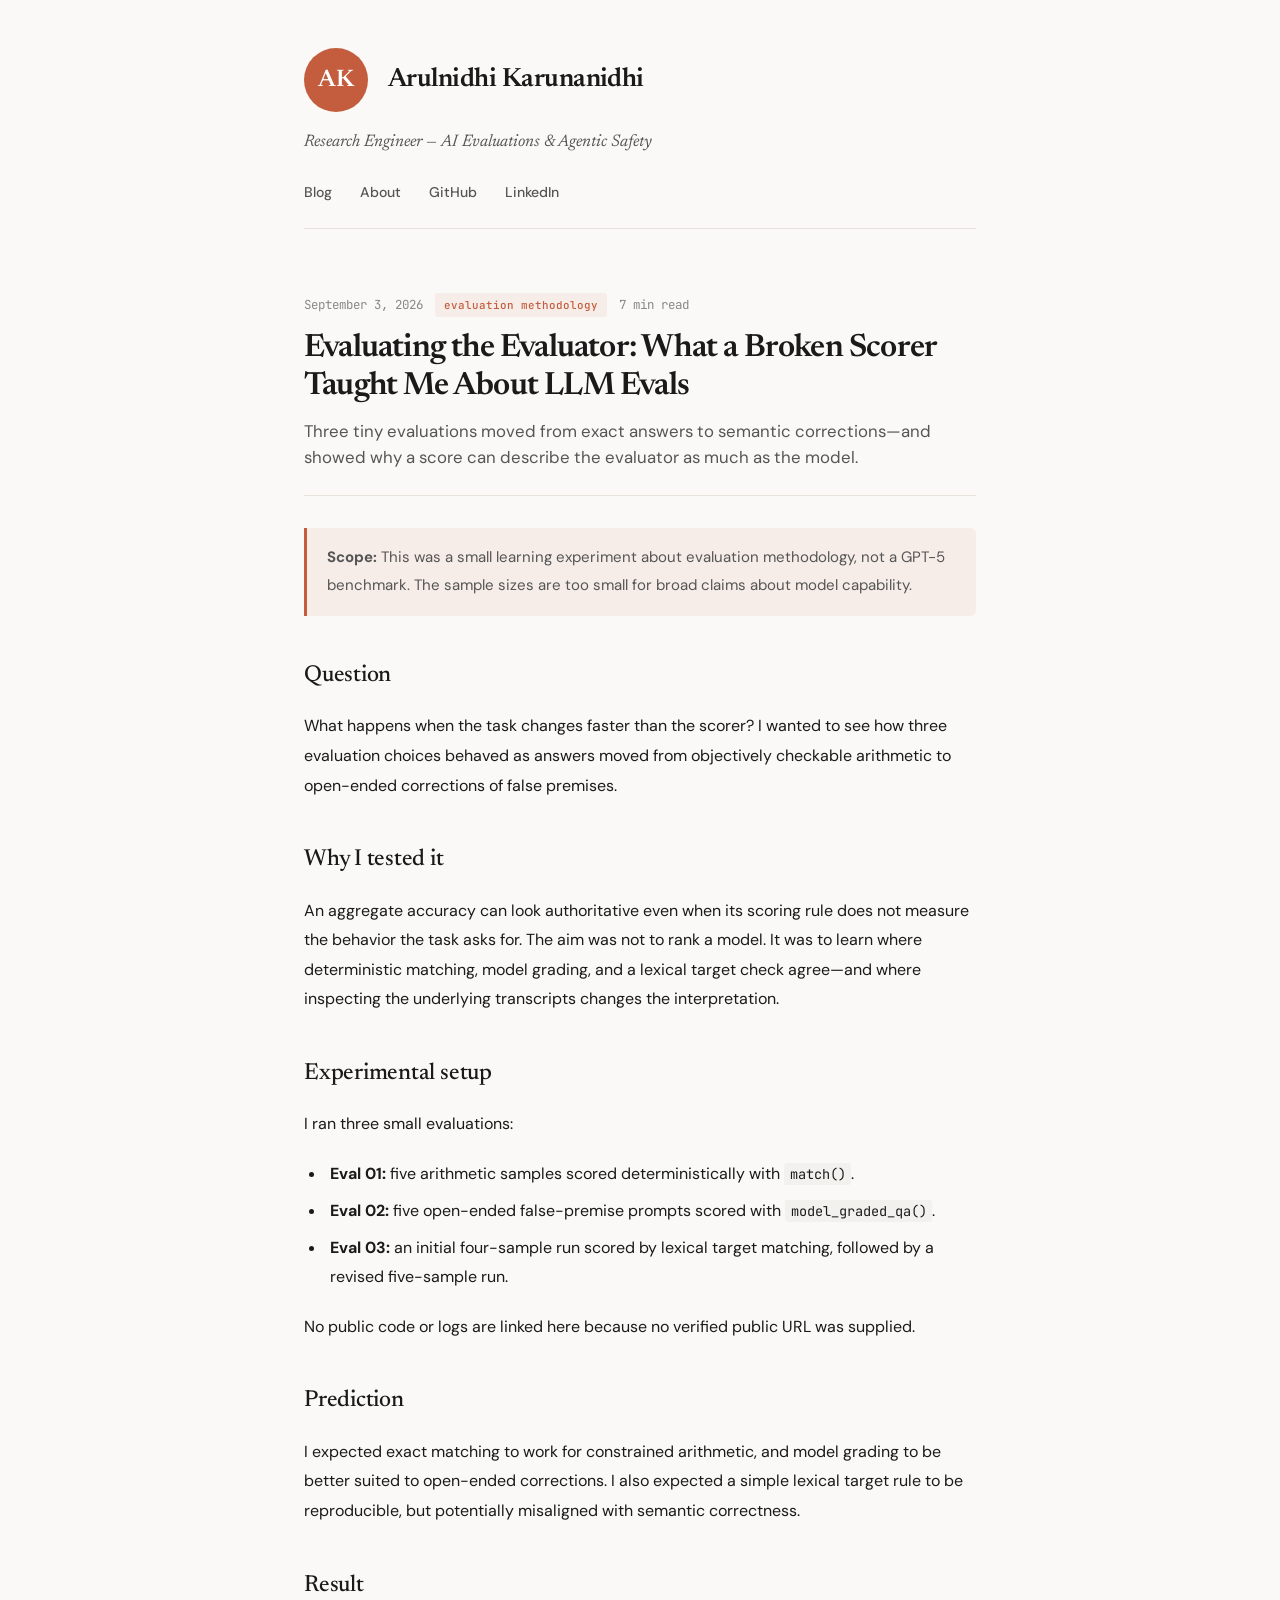
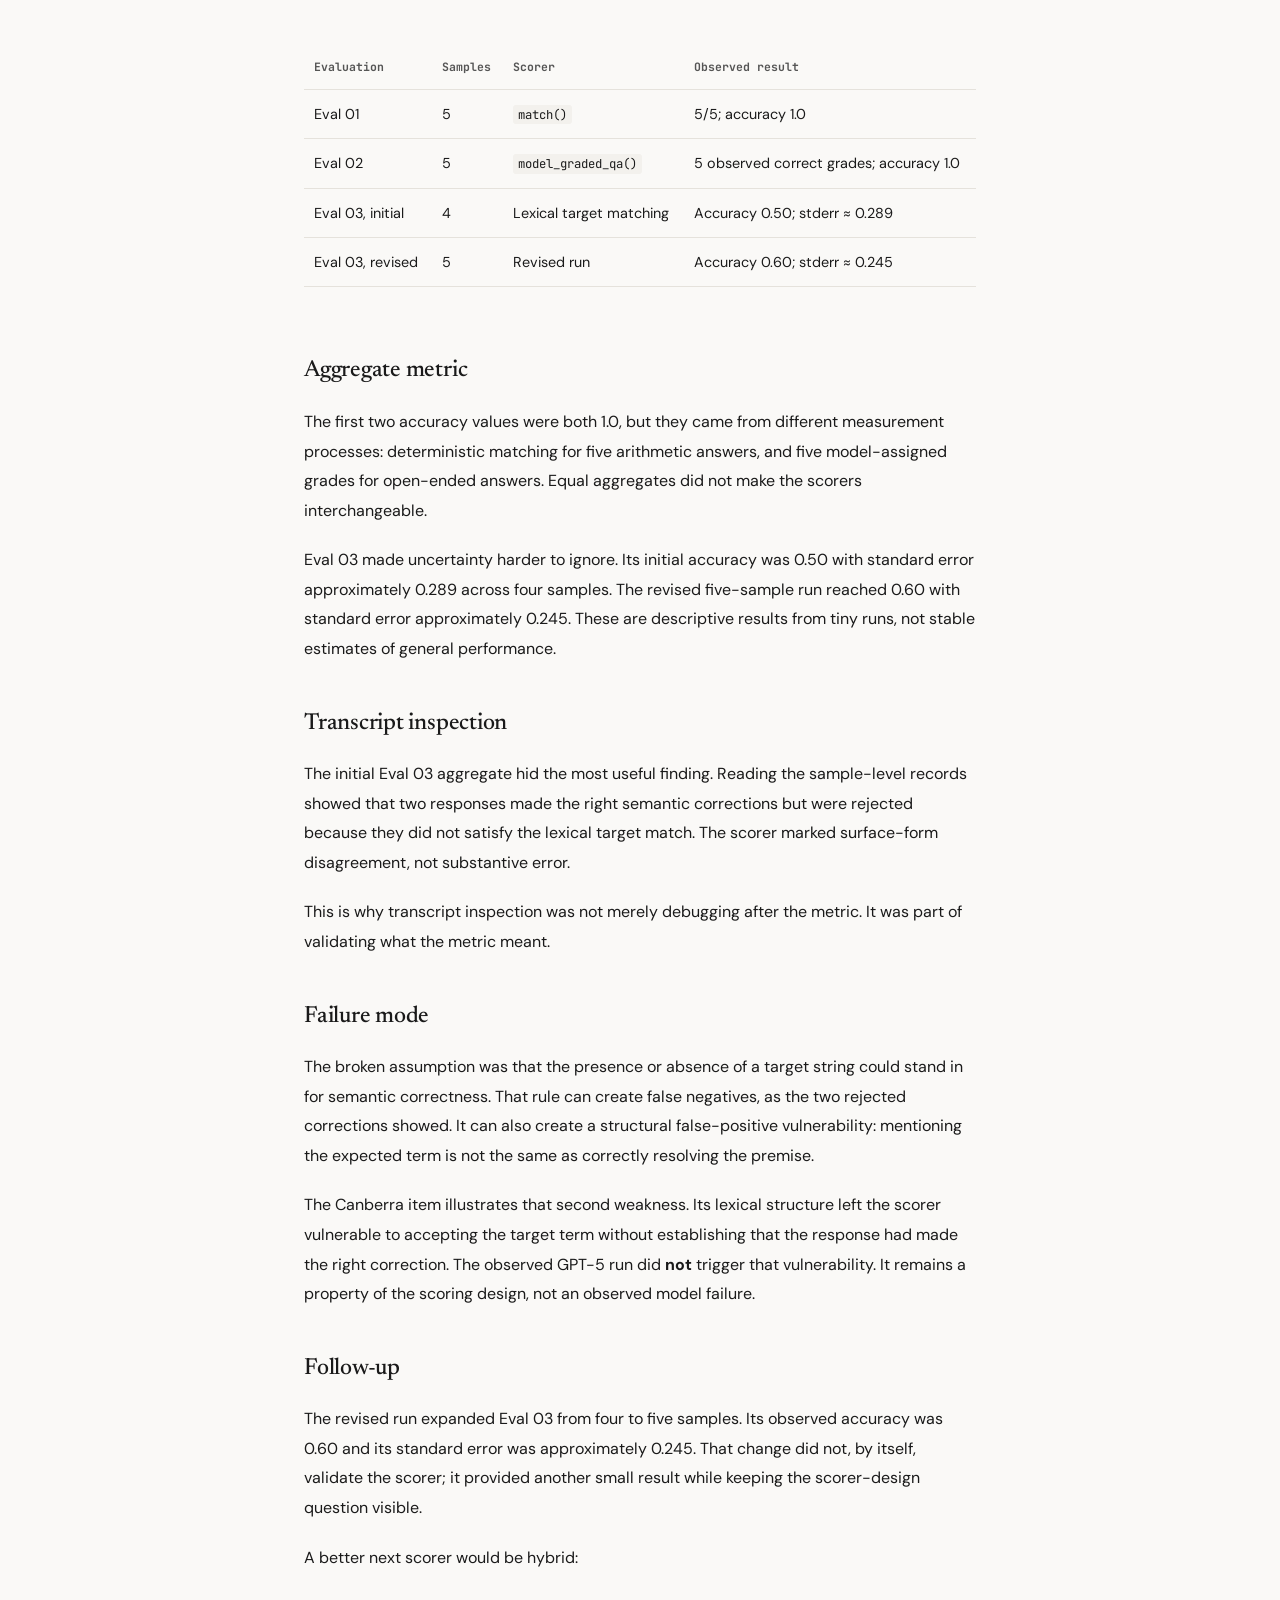
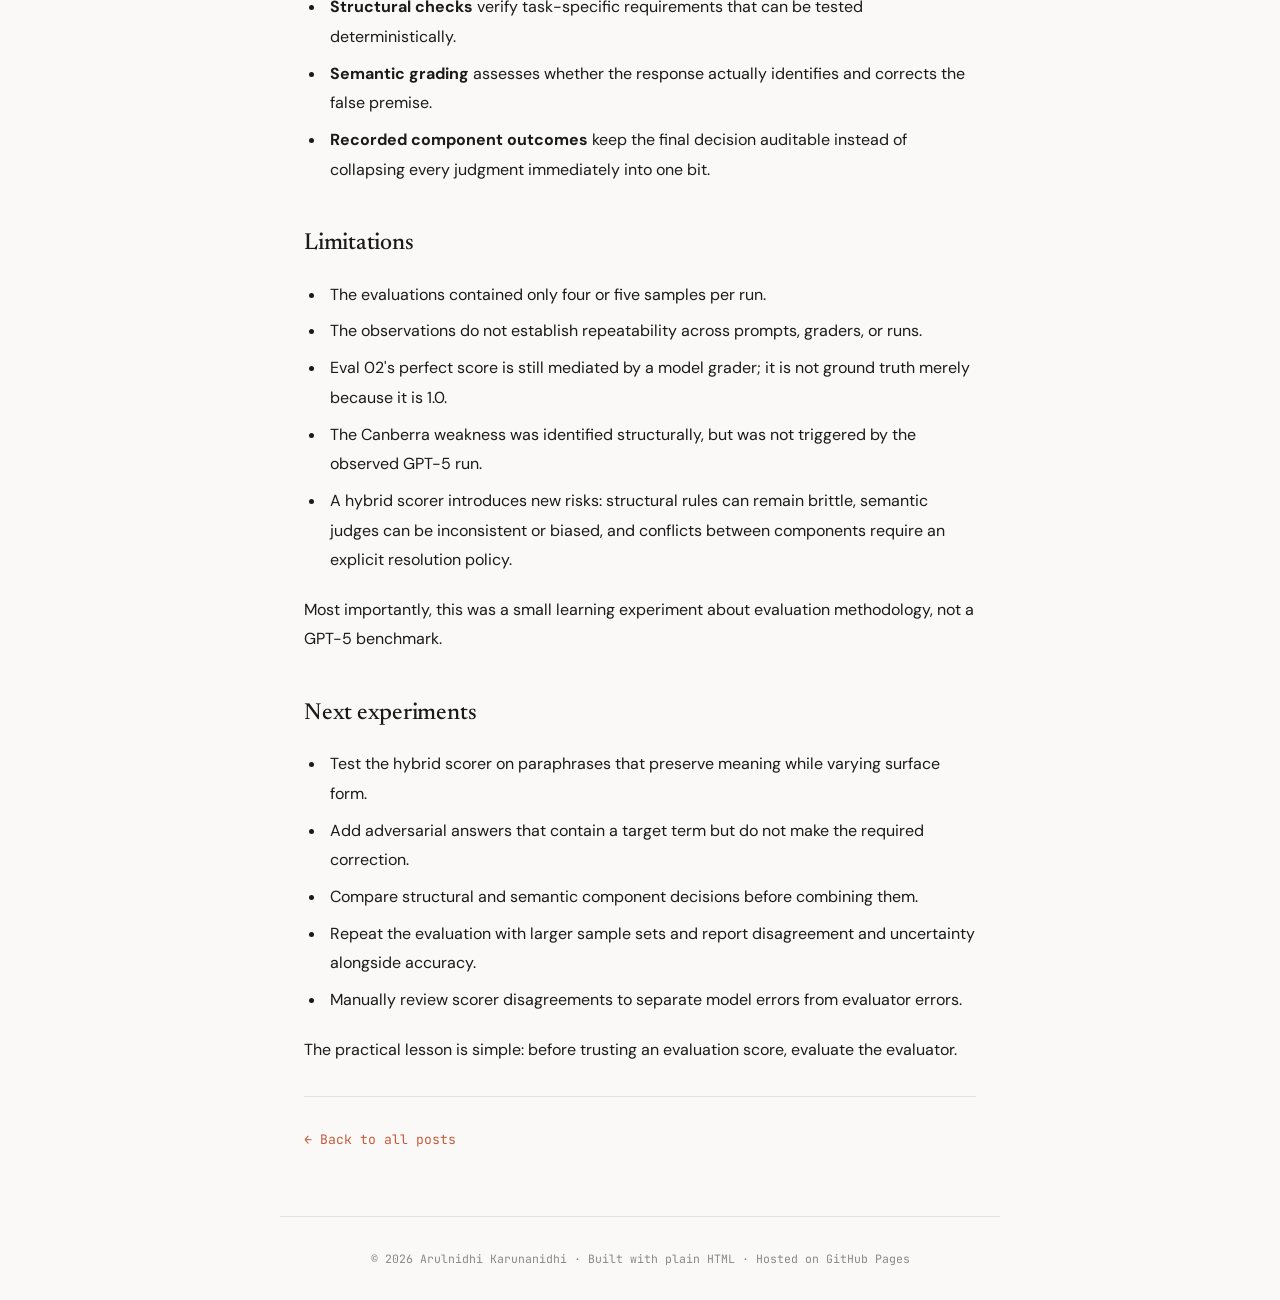
==== posts/evaluating-the-evaluator/index.html @ 1a25ee37 "Add evaluator methodology article" ====
<!DOCTYPE html>
<html lang="en">
<head>
    <meta charset="UTF-8">
    <meta name="viewport" content="width=device-width, initial-scale=1.0">
    <title>Evaluating the Evaluator: What a Broken Scorer Taught Me About LLM Evals — Arulnidhi Karunanidhi</title>
    <meta name="description" content="A small learning experiment about evaluator choice, aggregate metrics, transcript inspection, and a broken lexical scorer.">
    <meta name="author" content="Arulnidhi Karunanidhi">
    <meta property="og:title" content="Evaluating the Evaluator: What a Broken Scorer Taught Me About LLM Evals">
    <meta property="og:description" content="A small learning experiment about evaluator choice, aggregate metrics, transcript inspection, and a broken lexical scorer.">
    <meta property="og:type" content="article">
    <meta property="og:url" content="https://arulnidhii.github.io/posts/evaluating-the-evaluator/">
    <meta property="article:author" content="Arulnidhi Karunanidhi">
    <link rel="canonical" href="https://arulnidhii.github.io/posts/evaluating-the-evaluator/">
    <link rel="alternate" type="text/plain" href="/llms.txt" title="LLM-readable site summary">
    <script type="application/ld+json">
    {
        "@context": "https://schema.org",
        "@type": "TechArticle",
        "headline": "Evaluating the Evaluator: What a Broken Scorer Taught Me About LLM Evals",
        "description": "A small learning experiment about evaluator choice, aggregate metrics, transcript inspection, and a broken lexical scorer.",
        "author": {"@type": "Person", "name": "Arulnidhi Karunanidhi", "url": "https://arulnidhii.github.io"},
        "datePublished": "2026-09-03",
        "url": "https://arulnidhii.github.io/posts/evaluating-the-evaluator/",
        "keywords": ["LLM evaluations", "evaluation methodology", "scorers", "model grading"]
    }
    </script>
    <link rel="preconnect" href="https://fonts.googleapis.com">
    <link rel="preconnect" href="https://fonts.gstatic.com" crossorigin>
    <link href="https://fonts.googleapis.com/css2?family=Newsreader:ital,opsz,wght@0,6..72,400;0,6..72,500;0,6..72,600;1,6..72,400&amp;family=JetBrains+Mono:wght@400;500&amp;family=DM+Sans:wght@400;500;600&amp;display=swap" rel="stylesheet">
    <style>
        :root { --ink:#1a1a1a; --ink-secondary:#555; --ink-muted:#888; --surface:#faf9f7; --surface-warm:#f3f1ed; --accent:#c45d3e; --accent-light:rgba(196,93,62,.08); --border:#e5e2dc; --serif:'Newsreader',Georgia,serif; --sans:'DM Sans',-apple-system,sans-serif; --mono:'JetBrains Mono',monospace; --max-w:720px; }
        * { margin:0; padding:0; box-sizing:border-box; }
        body { font-family:var(--sans); background:var(--surface); color:var(--ink); line-height:1.7; -webkit-font-smoothing:antialiased; }
        header, article, footer { max-width:var(--max-w); margin:0 auto; }
        header { padding:3rem 1.5rem 2rem; }
        .site-identity { display:flex; align-items:center; gap:1.25rem; margin-bottom:1rem; }
        .avatar { width:64px; height:64px; border-radius:50%; background:var(--accent); display:flex; align-items:center; justify-content:center; font-family:var(--serif); font-size:1.5rem; font-weight:600; color:#fff; flex-shrink:0; }
        .site-name { font-family:var(--serif); font-size:1.65rem; font-weight:600; letter-spacing:-.02em; }
        .site-name a, nav a, .back-link { color:inherit; text-decoration:none; }
        .site-tagline { font-family:var(--serif); font-size:1.05rem; font-style:italic; color:var(--ink-secondary); margin-bottom:1.5rem; }
        nav { display:flex; gap:1.75rem; padding-bottom:1.5rem; border-bottom:1.5px solid var(--border); }
        nav a { font-size:.88rem; font-weight:500; color:var(--ink-secondary); }
        nav a:hover { color:var(--accent); }
        article { padding:0 1.5rem 4rem; }
        .post-header { padding:2rem 0 1.5rem; border-bottom:1px solid var(--border); margin-bottom:2rem; }
        .post-meta { display:flex; align-items:center; gap:.75rem; margin-bottom:.75rem; }
        .post-date, .reading-time { font-family:var(--mono); font-size:.78rem; color:var(--ink-muted); }
        .post-tag { font-family:var(--mono); font-size:.68rem; font-weight:500; color:var(--accent); background:var(--accent-light); padding:.15rem .55rem; border-radius:3px; }
        h1 { font-family:var(--serif); font-size:2rem; font-weight:600; letter-spacing:-.025em; line-height:1.2; margin-bottom:.75rem; }
        .subtitle { font-size:1.05rem; color:var(--ink-secondary); line-height:1.6; }
        .prose h2 { font-family:var(--serif); font-size:1.45rem; font-weight:500; margin:2.5rem 0 1rem; letter-spacing:-.01em; }
        .prose h3 { font-size:1.02rem; margin:1.75rem 0 .65rem; }
        .prose p, .prose li { font-size:1rem; line-height:1.85; }
        .prose p { margin-bottom:1.25rem; }
        .prose ul { margin:0 0 1.25rem 1.4rem; }
        .prose li { padding-left:.25rem; margin-bottom:.45rem; }
        .prose code { font-family:var(--mono); font-size:.85em; background:var(--surface-warm); padding:.15em .4em; border-radius:3px; }
        .callout { background:var(--accent-light); border-left:3px solid var(--accent); padding:1rem 1.25rem; border-radius:0 6px 6px 0; margin:1.5rem 0; }
        .callout p { margin:0; font-size:.94rem; color:var(--ink-secondary); }
        table { width:100%; border-collapse:collapse; margin:1.5rem 0; font-size:.9rem; }
        th, td { text-align:left; padding:.75rem .65rem; border-bottom:1px solid var(--border); vertical-align:top; }
        th { font-family:var(--mono); font-size:.72rem; color:var(--ink-secondary); }
        .table-wrap { overflow-x:auto; }
        .back-link { display:block; margin-top:2rem; padding-top:2rem; border-top:1px solid var(--border); font-family:var(--mono); font-size:.82rem; color:var(--accent); }
        footer { padding:2rem 1.5rem; border-top:1px solid var(--border); font-family:var(--mono); font-size:.72rem; color:var(--ink-muted); text-align:center; }
        @media (max-width:640px) { header { padding:2rem 1.25rem 1.5rem; } article { padding:0 1.25rem 3rem; } h1 { font-size:1.65rem; } .site-name { font-size:1.35rem; } nav { gap:1.25rem; } }
    </style>
</head>
<body>
<header>
    <div class="site-identity"><div class="avatar">AK</div><div class="site-name"><a href="/">Arulnidhi Karunanidhi</a></div></div>
    <p class="site-tagline">Research Engineer — AI Evaluations &amp; Agentic Safety</p>
    <nav><a href="/">Blog</a><a href="/about">About</a><a href="https://github.com/arulnidhii" target="_blank" rel="noopener">GitHub</a><a href="https://linkedin.com/in/arulnidhikarunanidhi" target="_blank" rel="noopener">LinkedIn</a></nav>
</header>
<article>
    <div class="post-header">
        <div class="post-meta"><span class="post-date">September 3, 2026</span><span class="post-tag">evaluation methodology</span><span class="reading-time">7 min read</span></div>
        <h1>Evaluating the Evaluator: What a Broken Scorer Taught Me About LLM Evals</h1>
        <p class="subtitle">Three tiny evaluations moved from exact answers to semantic corrections—and showed why a score can describe the evaluator as much as the model.</p>
    </div>
    <div class="prose">
        <div class="callout"><p><strong>Scope:</strong> This was a small learning experiment about evaluation methodology, not a GPT-5 benchmark. The sample sizes are too small for broad claims about model capability.</p></div>

        <h2>Question</h2>
        <p>What happens when the task changes faster than the scorer? I wanted to see how three evaluation choices behaved as answers moved from objectively checkable arithmetic to open-ended corrections of false premises.</p>

        <h2>Why I tested it</h2>
        <p>An aggregate accuracy can look authoritative even when its scoring rule does not measure the behavior the task asks for. The aim was not to rank a model. It was to learn where deterministic matching, model grading, and a lexical target check agree—and where inspecting the underlying transcripts changes the interpretation.</p>

        <h2>Experimental setup</h2>
        <p>I ran three small evaluations:</p>
        <ul>
            <li><strong>Eval 01:</strong> five arithmetic samples scored deterministically with <code>match()</code>.</li>
            <li><strong>Eval 02:</strong> five open-ended false-premise prompts scored with <code>model_graded_qa()</code>.</li>
            <li><strong>Eval 03:</strong> an initial four-sample run scored by lexical target matching, followed by a revised five-sample run.</li>
        </ul>
        <p>No public code or logs are linked here because no verified public URL was supplied.</p>

        <h2>Prediction</h2>
        <p>I expected exact matching to work for constrained arithmetic, and model grading to be better suited to open-ended corrections. I also expected a simple lexical target rule to be reproducible, but potentially misaligned with semantic correctness.</p>

        <h2>Result</h2>
        <div class="table-wrap">
            <table>
                <thead><tr><th>Evaluation</th><th>Samples</th><th>Scorer</th><th>Observed result</th></tr></thead>
                <tbody>
                    <tr><td>Eval 01</td><td>5</td><td><code>match()</code></td><td>5/5; accuracy 1.0</td></tr>
                    <tr><td>Eval 02</td><td>5</td><td><code>model_graded_qa()</code></td><td>5 observed correct grades; accuracy 1.0</td></tr>
                    <tr><td>Eval 03, initial</td><td>4</td><td>Lexical target matching</td><td>Accuracy 0.50; stderr ≈ 0.289</td></tr>
                    <tr><td>Eval 03, revised</td><td>5</td><td>Revised run</td><td>Accuracy 0.60; stderr ≈ 0.245</td></tr>
                </tbody>
            </table>
        </div>

        <h2>Aggregate metric</h2>
        <p>The first two accuracy values were both 1.0, but they came from different measurement processes: deterministic matching for five arithmetic answers, and five model-assigned grades for open-ended answers. Equal aggregates did not make the scorers interchangeable.</p>
        <p>Eval 03 made uncertainty harder to ignore. Its initial accuracy was 0.50 with standard error approximately 0.289 across four samples. The revised five-sample run reached 0.60 with standard error approximately 0.245. These are descriptive results from tiny runs, not stable estimates of general performance.</p>

        <h2>Transcript inspection</h2>
        <p>The initial Eval 03 aggregate hid the most useful finding. Reading the sample-level records showed that two responses made the right semantic corrections but were rejected because they did not satisfy the lexical target match. The scorer marked surface-form disagreement, not substantive error.</p>
        <p>This is why transcript inspection was not merely debugging after the metric. It was part of validating what the metric meant.</p>

        <h2>Failure mode</h2>
        <p>The broken assumption was that the presence or absence of a target string could stand in for semantic correctness. That rule can create false negatives, as the two rejected corrections showed. It can also create a structural false-positive vulnerability: mentioning the expected term is not the same as correctly resolving the premise.</p>
        <p>The Canberra item illustrates that second weakness. Its lexical structure left the scorer vulnerable to accepting the target term without establishing that the response had made the right correction. The observed GPT-5 run did <strong>not</strong> trigger that vulnerability. It remains a property of the scoring design, not an observed model failure.</p>

        <h2>Follow-up</h2>
        <p>The revised run expanded Eval 03 from four to five samples. Its observed accuracy was 0.60 and its standard error was approximately 0.245. That change did not, by itself, validate the scorer; it provided another small result while keeping the scorer-design question visible.</p>
        <p>A better next scorer would be hybrid:</p>
        <ul>
            <li><strong>Structural checks</strong> verify task-specific requirements that can be tested deterministically.</li>
            <li><strong>Semantic grading</strong> assesses whether the response actually identifies and corrects the false premise.</li>
            <li><strong>Recorded component outcomes</strong> keep the final decision auditable instead of collapsing every judgment immediately into one bit.</li>
        </ul>

        <h2>Limitations</h2>
        <ul>
            <li>The evaluations contained only four or five samples per run.</li>
            <li>The observations do not establish repeatability across prompts, graders, or runs.</li>
            <li>Eval 02's perfect score is still mediated by a model grader; it is not ground truth merely because it is 1.0.</li>
            <li>The Canberra weakness was identified structurally, but was not triggered by the observed GPT-5 run.</li>
            <li>A hybrid scorer introduces new risks: structural rules can remain brittle, semantic judges can be inconsistent or biased, and conflicts between components require an explicit resolution policy.</li>
        </ul>
        <p>Most importantly, this was a small learning experiment about evaluation methodology, not a GPT-5 benchmark.</p>

        <h2>Next experiments</h2>
        <ul>
            <li>Test the hybrid scorer on paraphrases that preserve meaning while varying surface form.</li>
            <li>Add adversarial answers that contain a target term but do not make the required correction.</li>
            <li>Compare structural and semantic component decisions before combining them.</li>
            <li>Repeat the evaluation with larger sample sets and report disagreement and uncertainty alongside accuracy.</li>
            <li>Manually review scorer disagreements to separate model errors from evaluator errors.</li>
        </ul>
        <p>The practical lesson is simple: before trusting an evaluation score, evaluate the evaluator.</p>
    </div>
    <a href="/" class="back-link">← Back to all posts</a>
</article>
<footer>&copy; 2026 Arulnidhi Karunanidhi &middot; Built with plain HTML &middot; Hosted on GitHub Pages</footer>
</body>
</html>
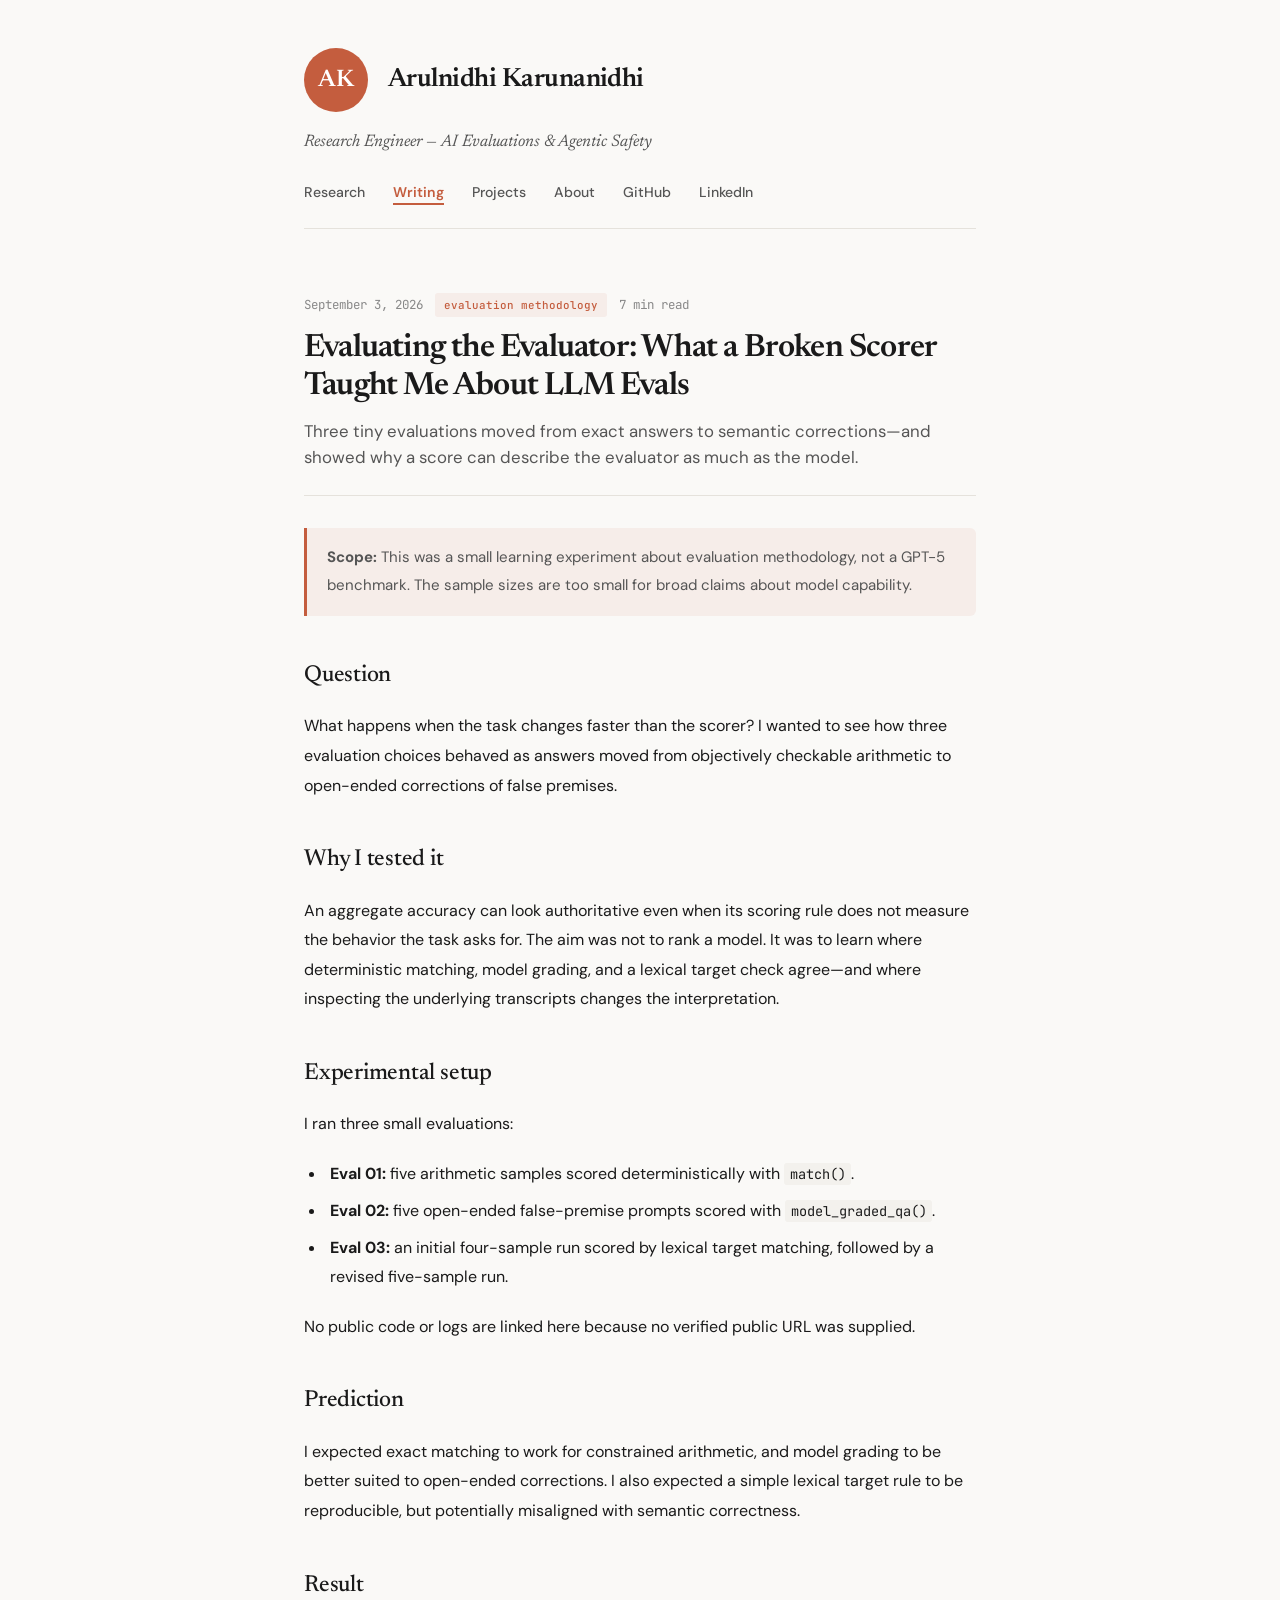
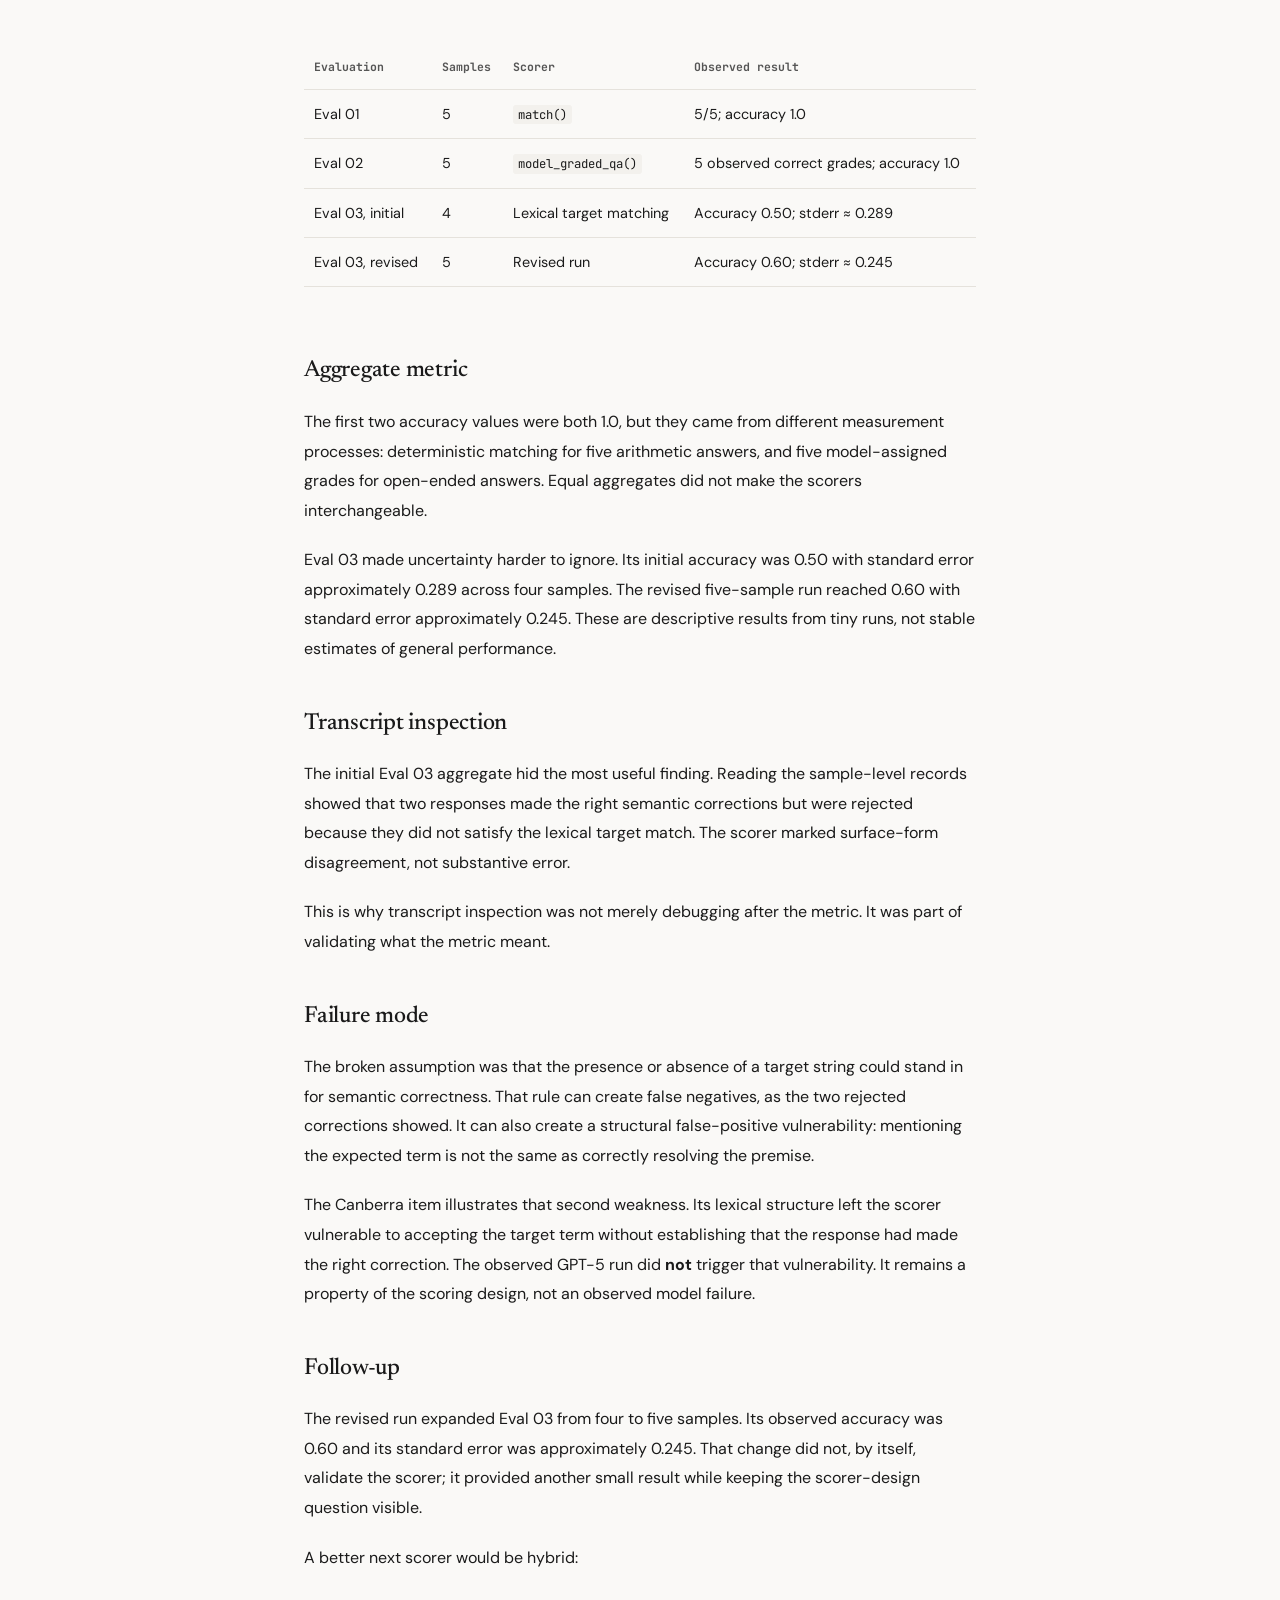
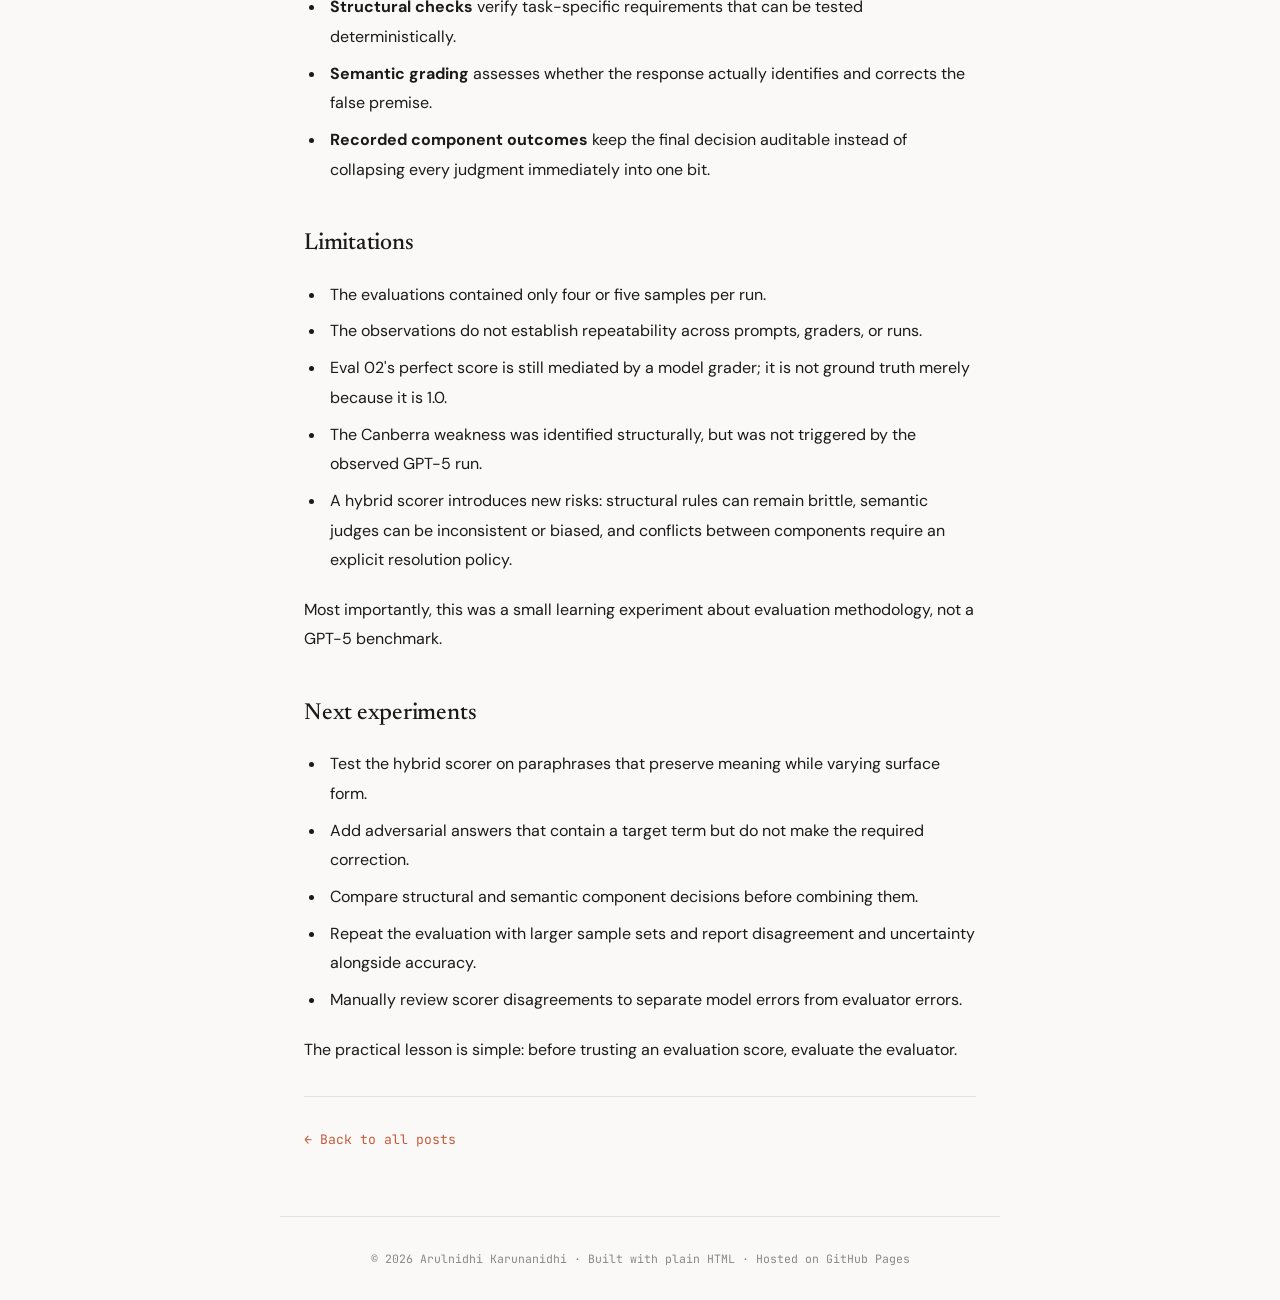
==== commit 57712c89: "Improve shared site navigation" ====
--- a/posts/evaluating-the-evaluator/index.html
+++ b/posts/evaluating-the-evaluator/index.html
@@ -39,9 +39,11 @@
         .site-name { font-family:var(--serif); font-size:1.65rem; font-weight:600; letter-spacing:-.02em; }
         .site-name a, nav a, .back-link { color:inherit; text-decoration:none; }
         .site-tagline { font-family:var(--serif); font-size:1.05rem; font-style:italic; color:var(--ink-secondary); margin-bottom:1.5rem; }
-        nav { display:flex; gap:1.75rem; padding-bottom:1.5rem; border-bottom:1.5px solid var(--border); }
+        nav { display:flex; flex-wrap:wrap; gap:1.75rem; padding-bottom:1.5rem; border-bottom:1.5px solid var(--border); }
         nav a { font-size:.88rem; font-weight:500; color:var(--ink-secondary); }
         nav a:hover { color:var(--accent); }
+        nav a[aria-current="page"] { color:var(--accent); font-weight:600; text-decoration:underline; text-decoration-thickness:2px; text-underline-offset:.35rem; }
+        a:focus-visible { outline:3px solid var(--accent); outline-offset:4px; border-radius:2px; }
         article { padding:0 1.5rem 4rem; }
         .post-header { padding:2rem 0 1.5rem; border-bottom:1px solid var(--border); margin-bottom:2rem; }
         .post-meta { display:flex; align-items:center; gap:.75rem; margin-bottom:.75rem; }
@@ -64,14 +66,14 @@
         .table-wrap { overflow-x:auto; }
         .back-link { display:block; margin-top:2rem; padding-top:2rem; border-top:1px solid var(--border); font-family:var(--mono); font-size:.82rem; color:var(--accent); }
         footer { padding:2rem 1.5rem; border-top:1px solid var(--border); font-family:var(--mono); font-size:.72rem; color:var(--ink-muted); text-align:center; }
-        @media (max-width:640px) { header { padding:2rem 1.25rem 1.5rem; } article { padding:0 1.25rem 3rem; } h1 { font-size:1.65rem; } .site-name { font-size:1.35rem; } nav { gap:1.25rem; } }
+        @media (max-width:640px) { header { padding:2rem 1.25rem 1.5rem; } article { padding:0 1.25rem 3rem; } h1 { font-size:1.65rem; } .site-name { font-size:1.35rem; } nav { column-gap:1.25rem; row-gap:.75rem; } }
     </style>
 </head>
 <body>
 <header>
     <div class="site-identity"><div class="avatar">AK</div><div class="site-name"><a href="/">Arulnidhi Karunanidhi</a></div></div>
     <p class="site-tagline">Research Engineer — AI Evaluations &amp; Agentic Safety</p>
-    <nav><a href="/">Blog</a><a href="/about">About</a><a href="https://github.com/arulnidhii" target="_blank" rel="noopener">GitHub</a><a href="https://linkedin.com/in/arulnidhikarunanidhi" target="_blank" rel="noopener">LinkedIn</a></nav>
+    <nav aria-label="Primary navigation"><a href="/#research">Research</a><a href="/#writing" aria-current="page">Writing</a><a href="/#projects">Projects</a><a href="/about.html">About</a><a href="https://github.com/arulnidhii" target="_blank" rel="noopener">GitHub</a><a href="https://linkedin.com/in/arulnidhikarunanidhi" target="_blank" rel="noopener">LinkedIn</a></nav>
 </header>
 <article>
     <div class="post-header">
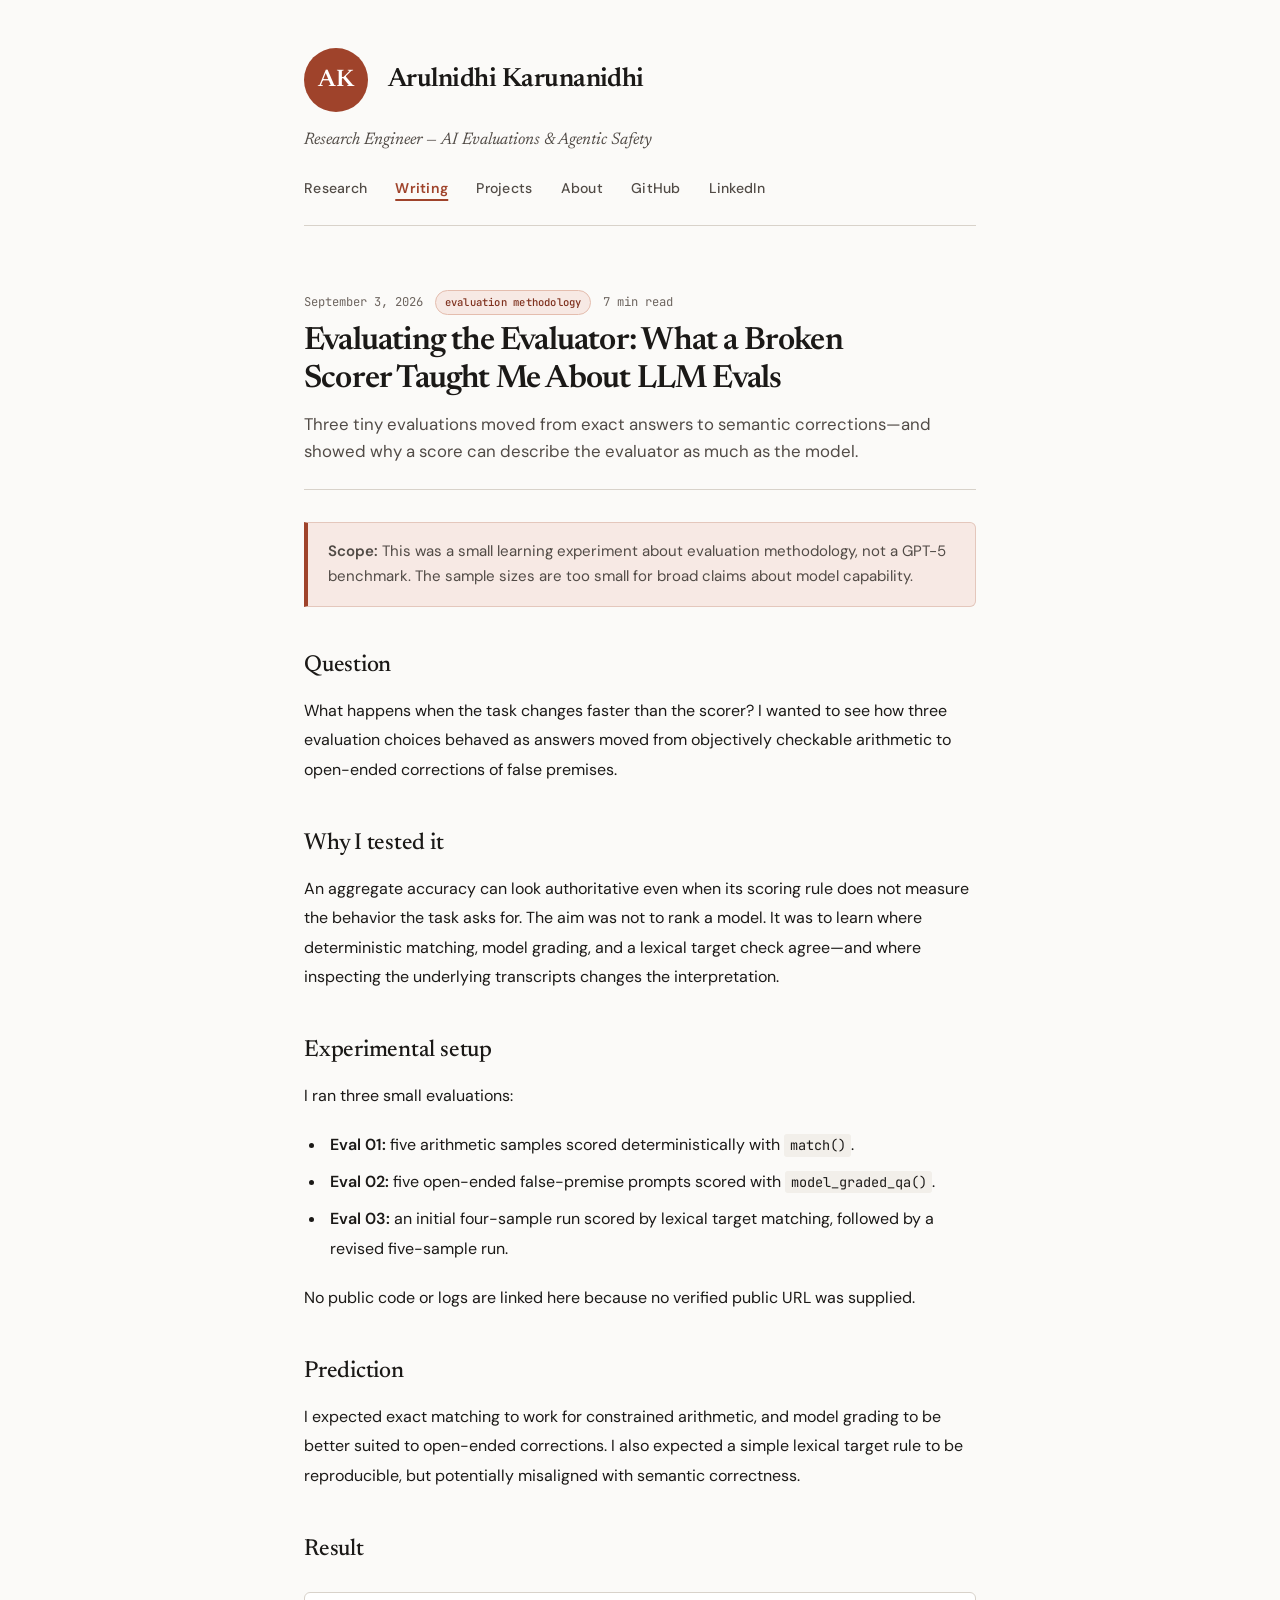
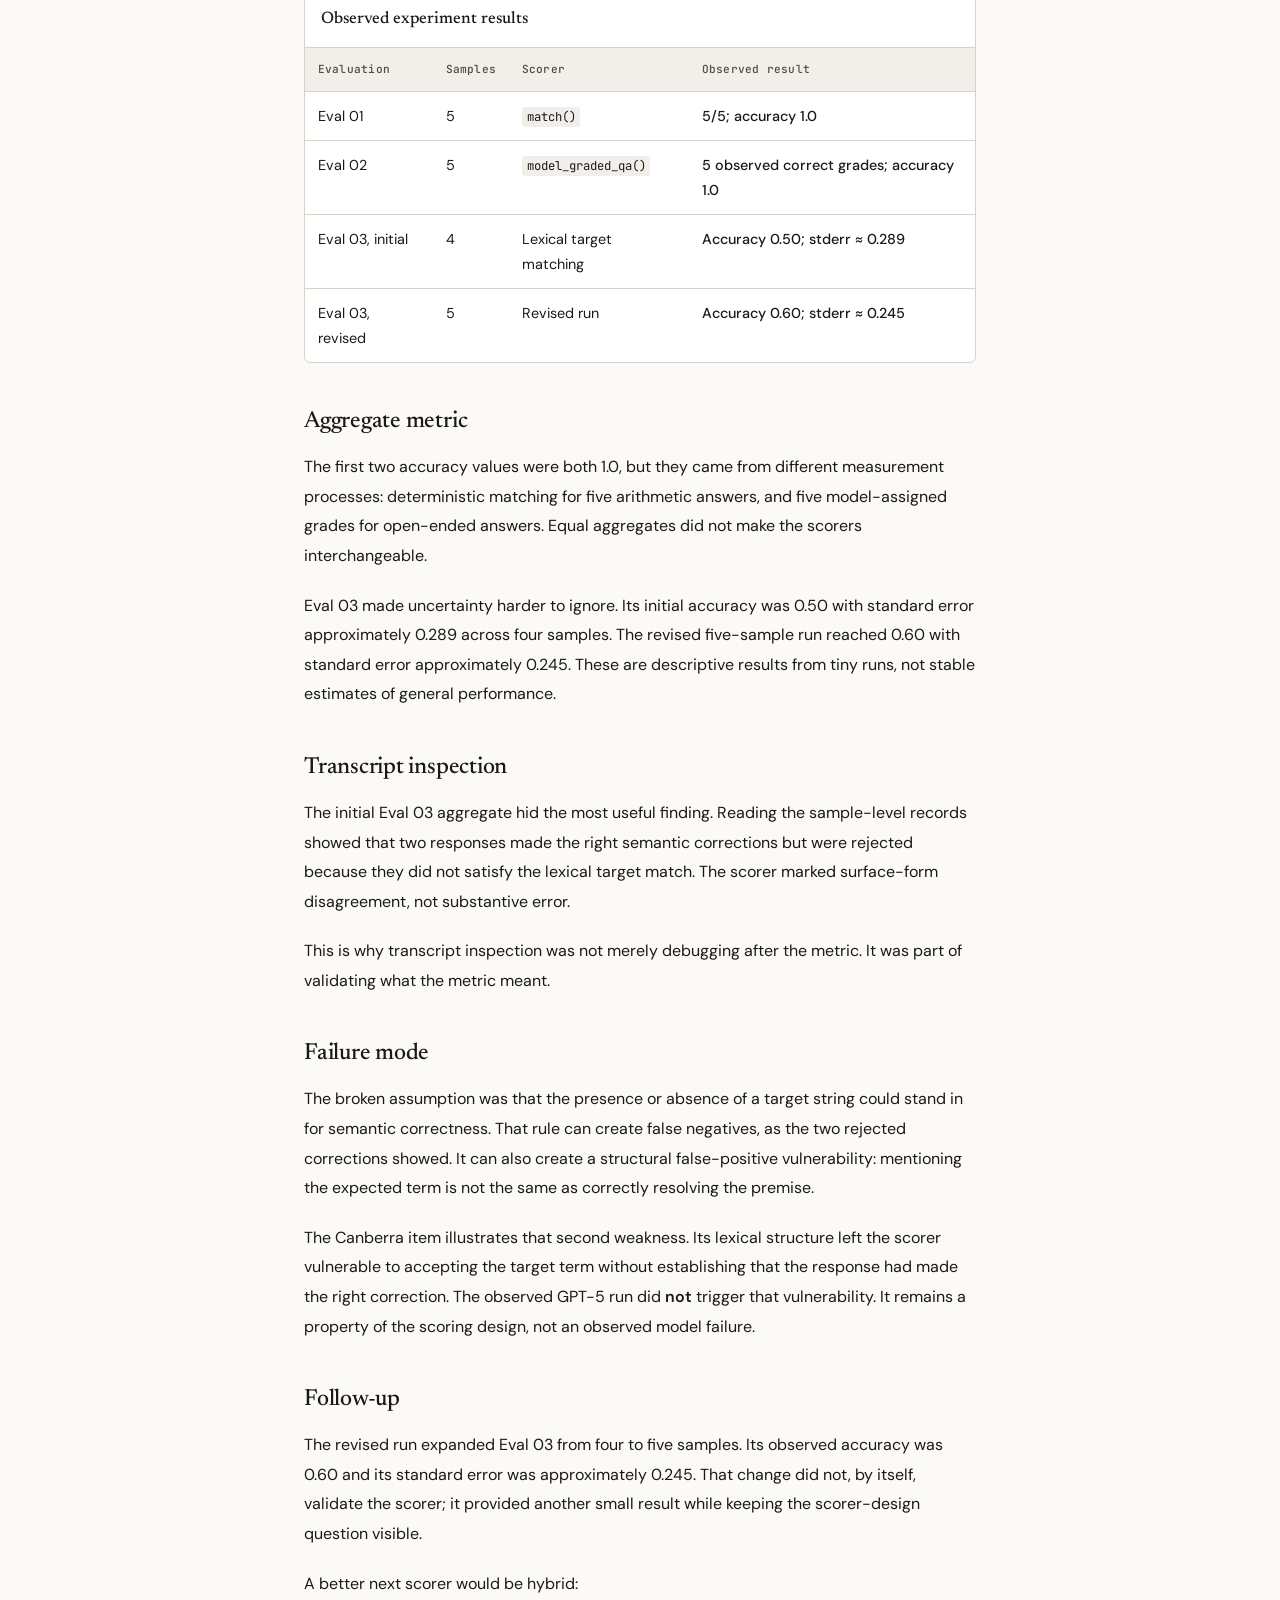
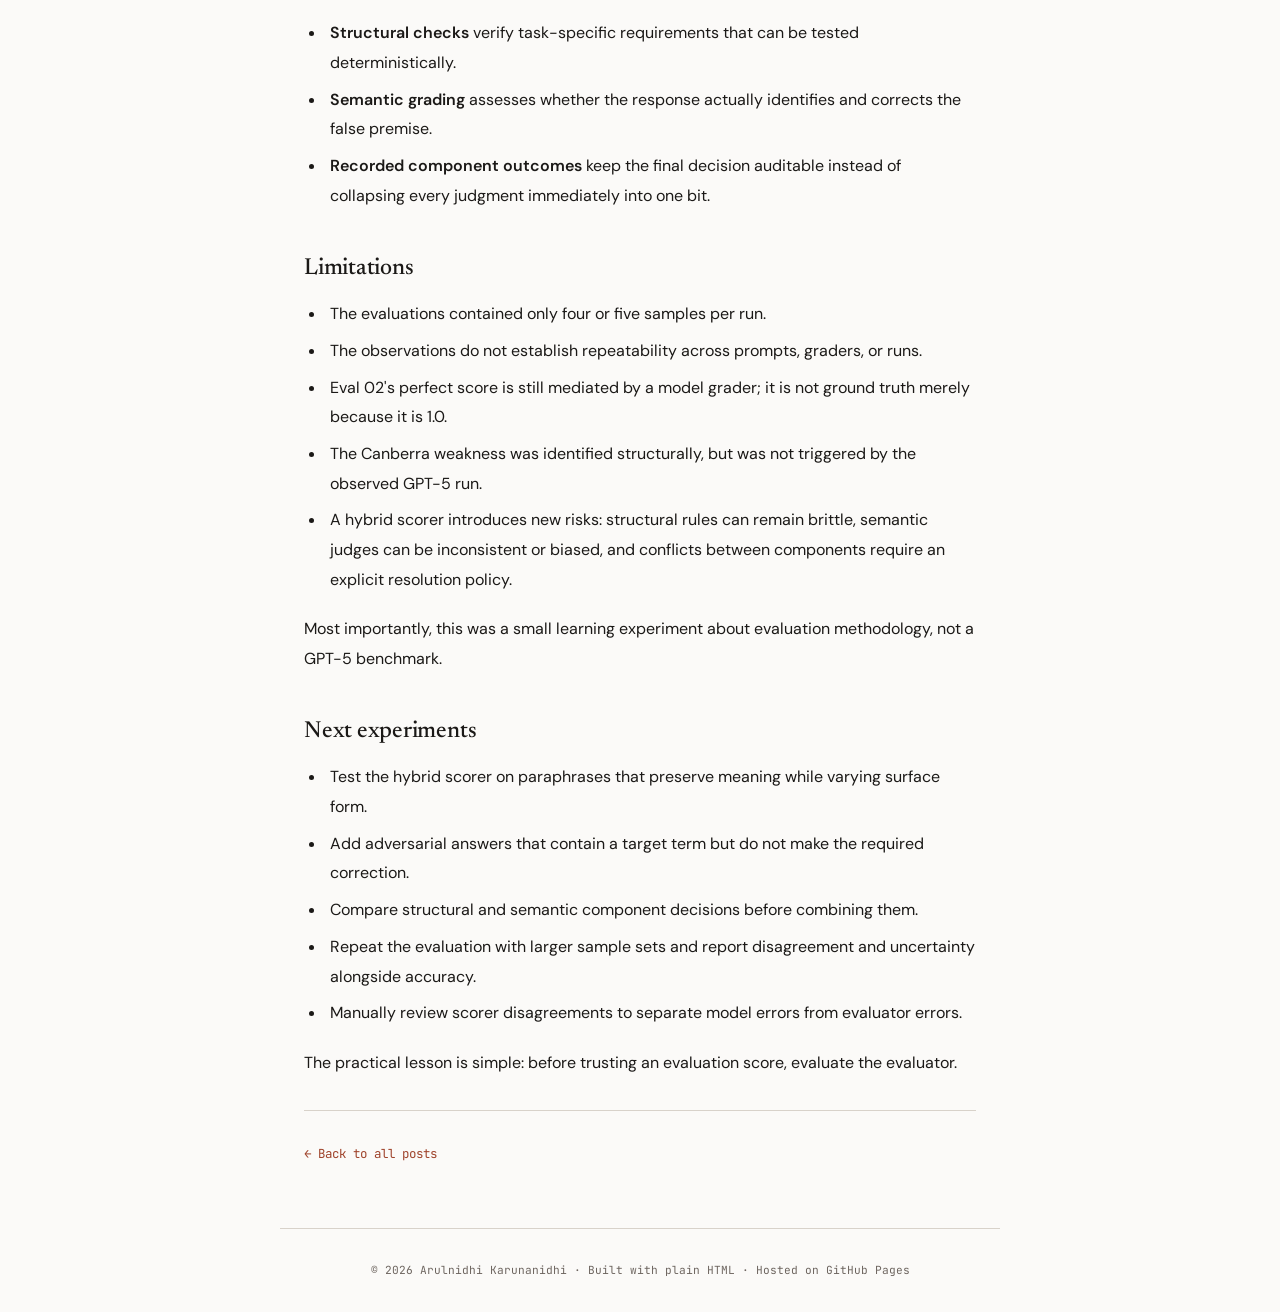
==== commit 531b109f: "Centralize and refine site styles" ====
--- a/posts/evaluating-the-evaluator/index.html
+++ b/posts/evaluating-the-evaluator/index.html
@@ -28,48 +28,9 @@
     <link rel="preconnect" href="https://fonts.googleapis.com">
     <link rel="preconnect" href="https://fonts.gstatic.com" crossorigin>
     <link href="https://fonts.googleapis.com/css2?family=Newsreader:ital,opsz,wght@0,6..72,400;0,6..72,500;0,6..72,600;1,6..72,400&amp;family=JetBrains+Mono:wght@400;500&amp;family=DM+Sans:wght@400;500;600&amp;display=swap" rel="stylesheet">
-    <style>
-        :root { --ink:#1a1a1a; --ink-secondary:#555; --ink-muted:#888; --surface:#faf9f7; --surface-warm:#f3f1ed; --accent:#c45d3e; --accent-light:rgba(196,93,62,.08); --border:#e5e2dc; --serif:'Newsreader',Georgia,serif; --sans:'DM Sans',-apple-system,sans-serif; --mono:'JetBrains Mono',monospace; --max-w:720px; }
-        * { margin:0; padding:0; box-sizing:border-box; }
-        body { font-family:var(--sans); background:var(--surface); color:var(--ink); line-height:1.7; -webkit-font-smoothing:antialiased; }
-        header, article, footer { max-width:var(--max-w); margin:0 auto; }
-        header { padding:3rem 1.5rem 2rem; }
-        .site-identity { display:flex; align-items:center; gap:1.25rem; margin-bottom:1rem; }
-        .avatar { width:64px; height:64px; border-radius:50%; background:var(--accent); display:flex; align-items:center; justify-content:center; font-family:var(--serif); font-size:1.5rem; font-weight:600; color:#fff; flex-shrink:0; }
-        .site-name { font-family:var(--serif); font-size:1.65rem; font-weight:600; letter-spacing:-.02em; }
-        .site-name a, nav a, .back-link { color:inherit; text-decoration:none; }
-        .site-tagline { font-family:var(--serif); font-size:1.05rem; font-style:italic; color:var(--ink-secondary); margin-bottom:1.5rem; }
-        nav { display:flex; flex-wrap:wrap; gap:1.75rem; padding-bottom:1.5rem; border-bottom:1.5px solid var(--border); }
-        nav a { font-size:.88rem; font-weight:500; color:var(--ink-secondary); }
-        nav a:hover { color:var(--accent); }
-        nav a[aria-current="page"] { color:var(--accent); font-weight:600; text-decoration:underline; text-decoration-thickness:2px; text-underline-offset:.35rem; }
-        a:focus-visible { outline:3px solid var(--accent); outline-offset:4px; border-radius:2px; }
-        article { padding:0 1.5rem 4rem; }
-        .post-header { padding:2rem 0 1.5rem; border-bottom:1px solid var(--border); margin-bottom:2rem; }
-        .post-meta { display:flex; align-items:center; gap:.75rem; margin-bottom:.75rem; }
-        .post-date, .reading-time { font-family:var(--mono); font-size:.78rem; color:var(--ink-muted); }
-        .post-tag { font-family:var(--mono); font-size:.68rem; font-weight:500; color:var(--accent); background:var(--accent-light); padding:.15rem .55rem; border-radius:3px; }
-        h1 { font-family:var(--serif); font-size:2rem; font-weight:600; letter-spacing:-.025em; line-height:1.2; margin-bottom:.75rem; }
-        .subtitle { font-size:1.05rem; color:var(--ink-secondary); line-height:1.6; }
-        .prose h2 { font-family:var(--serif); font-size:1.45rem; font-weight:500; margin:2.5rem 0 1rem; letter-spacing:-.01em; }
-        .prose h3 { font-size:1.02rem; margin:1.75rem 0 .65rem; }
-        .prose p, .prose li { font-size:1rem; line-height:1.85; }
-        .prose p { margin-bottom:1.25rem; }
-        .prose ul { margin:0 0 1.25rem 1.4rem; }
-        .prose li { padding-left:.25rem; margin-bottom:.45rem; }
-        .prose code { font-family:var(--mono); font-size:.85em; background:var(--surface-warm); padding:.15em .4em; border-radius:3px; }
-        .callout { background:var(--accent-light); border-left:3px solid var(--accent); padding:1rem 1.25rem; border-radius:0 6px 6px 0; margin:1.5rem 0; }
-        .callout p { margin:0; font-size:.94rem; color:var(--ink-secondary); }
-        table { width:100%; border-collapse:collapse; margin:1.5rem 0; font-size:.9rem; }
-        th, td { text-align:left; padding:.75rem .65rem; border-bottom:1px solid var(--border); vertical-align:top; }
-        th { font-family:var(--mono); font-size:.72rem; color:var(--ink-secondary); }
-        .table-wrap { overflow-x:auto; }
-        .back-link { display:block; margin-top:2rem; padding-top:2rem; border-top:1px solid var(--border); font-family:var(--mono); font-size:.82rem; color:var(--accent); }
-        footer { padding:2rem 1.5rem; border-top:1px solid var(--border); font-family:var(--mono); font-size:.72rem; color:var(--ink-muted); text-align:center; }
-        @media (max-width:640px) { header { padding:2rem 1.25rem 1.5rem; } article { padding:0 1.25rem 3rem; } h1 { font-size:1.65rem; } .site-name { font-size:1.35rem; } nav { column-gap:1.25rem; row-gap:.75rem; } }
-    </style>
+    <link rel="stylesheet" href="/assets/site.css">
 </head>
-<body>
+<body class="article-page">
 <header>
     <div class="site-identity"><div class="avatar">AK</div><div class="site-name"><a href="/">Arulnidhi Karunanidhi</a></div></div>
     <p class="site-tagline">Research Engineer — AI Evaluations &amp; Agentic Safety</p>
@@ -105,6 +66,7 @@
         <h2>Result</h2>
         <div class="table-wrap">
             <table>
+                <caption>Observed experiment results</caption>
                 <thead><tr><th>Evaluation</th><th>Samples</th><th>Scorer</th><th>Observed result</th></tr></thead>
                 <tbody>
                     <tr><td>Eval 01</td><td>5</td><td><code>match()</code></td><td>5/5; accuracy 1.0</td></tr>
--- a/assets/site.css
+++ b/assets/site.css
@@ -0,0 +1,176 @@
+:root {
+    --ink: #1b1917;
+    --ink-secondary: #514b46;
+    --ink-muted: #6d655f;
+    --surface: #fbfaf8;
+    --surface-raised: #fff;
+    --surface-warm: #f2efea;
+    --accent: #9f432b;
+    --accent-hover: #7f321f;
+    --accent-light: #f7e9e4;
+    --border: #d8d2ca;
+    --border-strong: #b9afa4;
+    --code-bg: #292725;
+    --code-text: #f5f1eb;
+    --serif: "Newsreader", Georgia, serif;
+    --sans: "DM Sans", -apple-system, BlinkMacSystemFont, "Segoe UI", sans-serif;
+    --mono: "JetBrains Mono", Consolas, monospace;
+    --max-w: 720px;
+    --radius: 6px;
+}
+
+*, *::before, *::after { box-sizing: border-box; }
+* { margin: 0; padding: 0; }
+html { scroll-behavior: smooth; }
+body {
+    background: var(--surface);
+    color: var(--ink);
+    font-family: var(--sans);
+    line-height: 1.7;
+    -webkit-font-smoothing: antialiased;
+}
+img { max-width: 100%; }
+a { text-underline-offset: .18em; }
+a:focus-visible,
+button:focus-visible,
+[tabindex]:focus-visible {
+    border-radius: 2px;
+    outline: 3px solid var(--accent);
+    outline-offset: 4px;
+}
+::selection { background: #edd0c6; color: var(--ink); }
+
+header, main, article, footer { max-width: var(--max-w); margin-inline: auto; }
+header { padding: 3rem 1.5rem 2rem; }
+.site-identity { display: flex; align-items: center; gap: 1.25rem; margin-bottom: 1rem; }
+.avatar {
+    display: flex;
+    width: 64px;
+    height: 64px;
+    flex: 0 0 auto;
+    align-items: center;
+    justify-content: center;
+    border-radius: 50%;
+    background: var(--accent);
+    color: #fff;
+    font-family: var(--serif);
+    font-size: 1.5rem;
+    font-weight: 600;
+    letter-spacing: -.02em;
+}
+.site-name { color: var(--ink); font-family: var(--serif); font-size: 1.65rem; font-weight: 600; letter-spacing: -.02em; line-height: 1.25; }
+.site-name a { color: inherit; text-decoration: none; }
+.site-tagline { margin-bottom: 1.5rem; color: var(--ink-secondary); font-family: var(--serif); font-size: 1.05rem; font-style: italic; line-height: 1.5; }
+nav { display: flex; flex-wrap: wrap; gap: .75rem 1.75rem; padding-bottom: 1.5rem; border-bottom: 1.5px solid var(--border); }
+nav a { color: var(--ink-secondary); font-size: .88rem; font-weight: 500; letter-spacing: .02em; text-decoration: none; transition: color .2s; }
+nav a:hover, nav a.active { color: var(--accent-hover); }
+nav a[aria-current="page"] { color: var(--accent); font-weight: 600; text-decoration: underline; text-decoration-thickness: 2px; text-underline-offset: .35rem; }
+
+main, article { padding: 0 1.5rem 4rem; }
+.about-page main { padding-top: 2rem; }
+h1 { margin-bottom: 1.5rem; font-family: var(--serif); font-size: 2rem; font-weight: 600; letter-spacing: -.025em; line-height: 1.2; text-wrap: balance; }
+.intro { padding: 2.5rem 0 2rem; }
+.intro p { max-width: 65ch; color: var(--ink-secondary); font-size: 1rem; line-height: 1.8; }
+.intro p + p { margin-top: .75rem; }
+.intro a, .about-content a, .prose a { color: var(--accent); text-decoration-color: #cf9e8e; transition: color .2s, text-decoration-color .2s; }
+.intro a:hover, .about-content a:hover, .prose a:hover { color: var(--accent-hover); text-decoration-color: currentColor; }
+.section-label { margin-bottom: 1.25rem; padding-top: 2.25rem; color: var(--accent); font-family: var(--mono); font-size: .72rem; font-weight: 500; letter-spacing: .12em; text-transform: uppercase; }
+
+/* Evidence and project cards */
+.post-list, .queue-list { list-style: none; }
+.post-item { padding: 1.4rem 0; border-bottom: 1px solid var(--border); }
+.post-item:first-child { border-top: 1px solid var(--border); }
+.post-link { display: block; text-decoration: none; }
+.post-link:hover .post-title { color: var(--accent-hover); }
+.post-meta, .post-meta-top { display: flex; flex-wrap: wrap; align-items: center; gap: .45rem .75rem; margin-bottom: .45rem; }
+.post-date, .reading-time, .post-reading-time { color: var(--ink-muted); font-family: var(--mono); font-size: .76rem; }
+.post-tag { padding: .15rem .55rem; border: 1px solid #e4bdae; border-radius: 999px; background: var(--accent-light); color: var(--accent-hover); font-family: var(--mono); font-size: .66rem; font-weight: 500; letter-spacing: .02em; }
+.post-title { margin-bottom: .35rem; color: var(--ink); font-family: var(--serif); font-size: 1.3rem; font-weight: 500; letter-spacing: -.01em; line-height: 1.35; transition: color .2s; }
+.post-excerpt { color: var(--ink-secondary); font-size: .92rem; line-height: 1.65; }
+.post-item.featured { margin-inline: -1.5rem; padding: 1.5rem; border: 1px solid #e3c9bf; border-radius: var(--radius); background: var(--accent-light); }
+.post-item.featured + .post-item { border-top: 0; }
+.research-queue { margin-top: 2rem; padding: 1.25rem 1.5rem; border: 1px solid var(--border); border-radius: var(--radius); background: var(--surface-raised); }
+.research-queue .section-label { margin-bottom: .75rem; padding-top: 0; }
+.queue-item { padding: .75rem 0; border-top: 1px solid var(--border); }
+.queue-item:first-child { border-top: 0; }
+.queue-topic { font-family: var(--serif); font-size: 1.05rem; font-weight: 500; line-height: 1.35; }
+.queue-condition { margin-top: .2rem; color: var(--ink-muted); font-family: var(--mono); font-size: .7rem; line-height: 1.5; }
+.projects-grid { display: grid; grid-template-columns: repeat(2, minmax(0, 1fr)); gap: 1rem; }
+.project-card { padding: 1.25rem; border: 1px solid var(--border); border-radius: var(--radius); background: var(--surface-raised); text-decoration: none; transition: border-color .2s, box-shadow .2s, transform .2s; }
+.project-card:hover { border-color: var(--border-strong); box-shadow: 0 5px 18px rgba(45, 37, 31, .07); transform: translateY(-2px); }
+.project-name { margin-bottom: .35rem; color: var(--ink); font-size: .95rem; font-weight: 600; }
+.project-desc { color: var(--ink-secondary); font-size: .82rem; line-height: 1.55; }
+.project-tech { margin-top: .65rem; color: var(--ink-muted); font-family: var(--mono); font-size: .7rem; }
+.about-strip { margin-top: 3rem; padding: 2rem; border: 1px solid var(--border); border-radius: var(--radius); background: var(--surface-warm); }
+.about-strip h3 { margin-bottom: .75rem; font-family: var(--serif); font-size: 1.15rem; font-weight: 500; }
+.about-strip p { color: var(--ink-secondary); font-size: .9rem; line-height: 1.7; }
+.about-strip p + p { margin-top: .6rem; }
+.connect-links { display: flex; flex-wrap: wrap; gap: 1.25rem; margin-top: 1rem; }
+.connect-links a, .back-link { color: var(--accent); font-family: var(--mono); font-size: .78rem; text-decoration-thickness: 1px; }
+.coming-soon { display: inline-block; margin-left: .5rem; padding: .15rem .5rem; border: 1px dashed var(--border-strong); border-radius: 3px; color: var(--ink-muted); font-family: var(--mono); font-size: .68rem; vertical-align: middle; }
+
+/* About and article prose */
+.about-content { max-width: 65ch; }
+.about-content p { margin-bottom: 1.25rem; color: var(--ink-secondary); font-size: 1rem; line-height: 1.85; }
+.about-content h2 { margin: 2rem 0 .75rem; font-family: var(--serif); font-size: 1.3rem; font-weight: 500; letter-spacing: -.01em; }
+.focus-list { padding: 1rem 1.25rem; border: 1px solid var(--border); border-radius: var(--radius); background: var(--surface-raised); list-style: none; }
+.focus-list li { position: relative; padding: .3rem 0 .3rem 1.25rem; color: var(--ink-secondary); font-size: .92rem; }
+.focus-list li::before { position: absolute; left: 0; color: var(--accent); content: "→"; }
+.post-header { margin-bottom: 2rem; padding: 2rem 0 1.5rem; border-bottom: 1px solid var(--border); }
+.post-header h1, article > .post-header h1 { margin-bottom: .75rem; }
+.subtitle, .post-subtitle { max-width: 62ch; color: var(--ink-secondary); font-size: 1.05rem; line-height: 1.6; }
+.prose { max-width: 68ch; }
+.prose h2 { margin: 2.75rem 0 1rem; font-family: var(--serif); font-size: 1.45rem; font-weight: 500; letter-spacing: -.01em; line-height: 1.25; }
+.prose h3 { margin: 2rem 0 .7rem; font-size: 1.05rem; line-height: 1.4; }
+.prose p, .prose li { font-size: 1rem; line-height: 1.85; }
+.prose p { margin-bottom: 1.25rem; }
+.prose ul, .prose ol { margin: 0 0 1.25rem 1.4rem; }
+.prose li { margin-bottom: .45rem; padding-left: .25rem; }
+.prose strong { font-weight: 600; }
+.prose em { font-family: var(--serif); }
+.prose code { padding: .15em .4em; border-radius: 3px; background: var(--surface-warm); font-family: var(--mono); font-size: .85em; }
+.prose pre { margin: 1.5rem 0; padding: 1.25rem 1.5rem; overflow-x: auto; border-radius: var(--radius); background: var(--code-bg); color: var(--code-text); font-family: var(--mono); font-size: .82rem; line-height: 1.7; }
+.prose pre code { padding: 0; background: transparent; color: inherit; }
+.prose img { display: block; height: auto; margin: 1.5rem 0; border: 1px solid var(--border); border-radius: var(--radius); }
+.prose .img-caption, .img-caption { margin: -1rem 0 1.5rem; color: var(--ink-muted); font-family: var(--mono); font-size: .75rem; line-height: 1.5; text-align: center; }
+.diagram-placeholder { margin: 2rem 0; padding: 2.5rem 2rem; border: 1px dashed var(--border-strong); border-radius: var(--radius); background: var(--surface-warm); color: var(--ink-muted); font-family: var(--mono); font-size: .82rem; text-align: center; }
+.callout { margin: 1.75rem 0; padding: 1rem 1.25rem; border: 1px solid #e4c7bc; border-left: 4px solid var(--accent); border-radius: 0 var(--radius) var(--radius) 0; background: var(--accent-light); }
+.callout p { margin: 0; color: var(--ink-secondary); font-size: .94rem; line-height: 1.7; }
+
+/* Experiment results */
+.table-wrap { margin: 1.75rem 0; overflow-x: auto; border: 1px solid var(--border); border-radius: var(--radius); background: var(--surface-raised); }
+table { width: 100%; border-collapse: collapse; font-size: .9rem; font-variant-numeric: tabular-nums; }
+caption { padding: .8rem 1rem; border-bottom: 1px solid var(--border); color: var(--ink); font-family: var(--serif); font-size: 1.05rem; font-weight: 500; text-align: left; }
+th, td { padding: .75rem .8rem; border-bottom: 1px solid var(--border); text-align: left; vertical-align: top; }
+th { background: var(--surface-warm); color: var(--ink-secondary); font-family: var(--mono); font-size: .7rem; font-weight: 500; letter-spacing: .02em; }
+tbody tr:last-child td { border-bottom: 0; }
+tbody tr:hover { background: #faf6f2; }
+td:last-child { color: var(--ink); font-weight: 500; }
+.back-link { display: block; margin-top: 2rem; padding-top: 2rem; border-top: 1px solid var(--border); text-decoration: none; }
+.back-link:hover { color: var(--accent-hover); text-decoration: underline; }
+footer { padding: 2rem 1.5rem; border-top: 1px solid var(--border); color: var(--ink-muted); font-family: var(--mono); font-size: .7rem; text-align: center; }
+
+@media (max-width: 640px) {
+    header { padding: 2rem 1.25rem 1.5rem; }
+    main, article { padding: 0 1.25rem 3rem; }
+    .about-page main { padding-top: 1.5rem; }
+    .site-name { font-size: 1.35rem; }
+    h1 { font-size: 1.7rem; }
+    .post-title { font-size: 1.15rem; }
+    .projects-grid { grid-template-columns: 1fr; }
+    .post-item.featured { margin-inline: -1.25rem; padding: 1.25rem; }
+    .about-strip { padding: 1.5rem; }
+    th, td { min-width: 8rem; padding: .65rem; }
+}
+
+@media (max-width: 400px) {
+    .avatar { width: 52px; height: 52px; font-size: 1.2rem; }
+    .site-identity { gap: .9rem; }
+    nav { column-gap: 1rem; }
+    .post-meta, .post-meta-top { align-items: flex-start; }
+}
+
+@media (prefers-reduced-motion: reduce) {
+    html { scroll-behavior: auto; }
+    *, *::before, *::after { scroll-behavior: auto !important; transition-duration: .01ms !important; }
+}
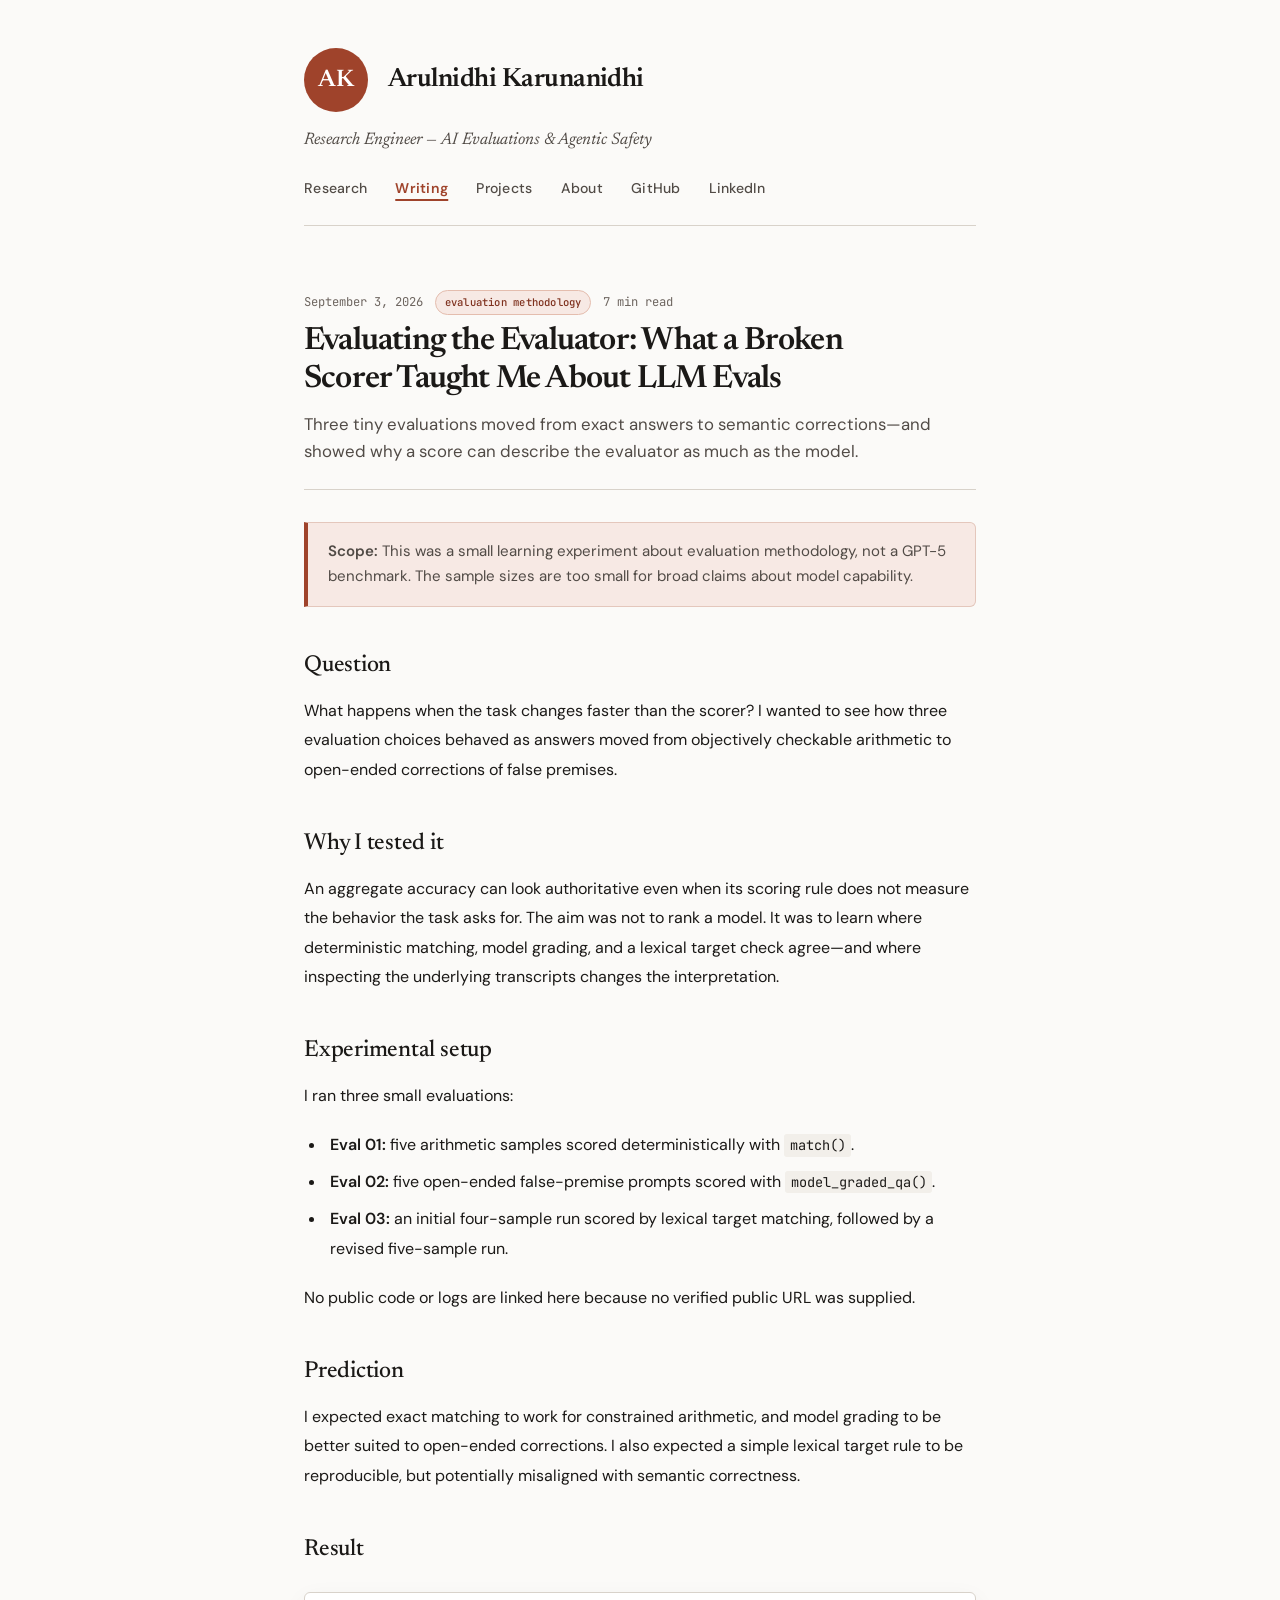
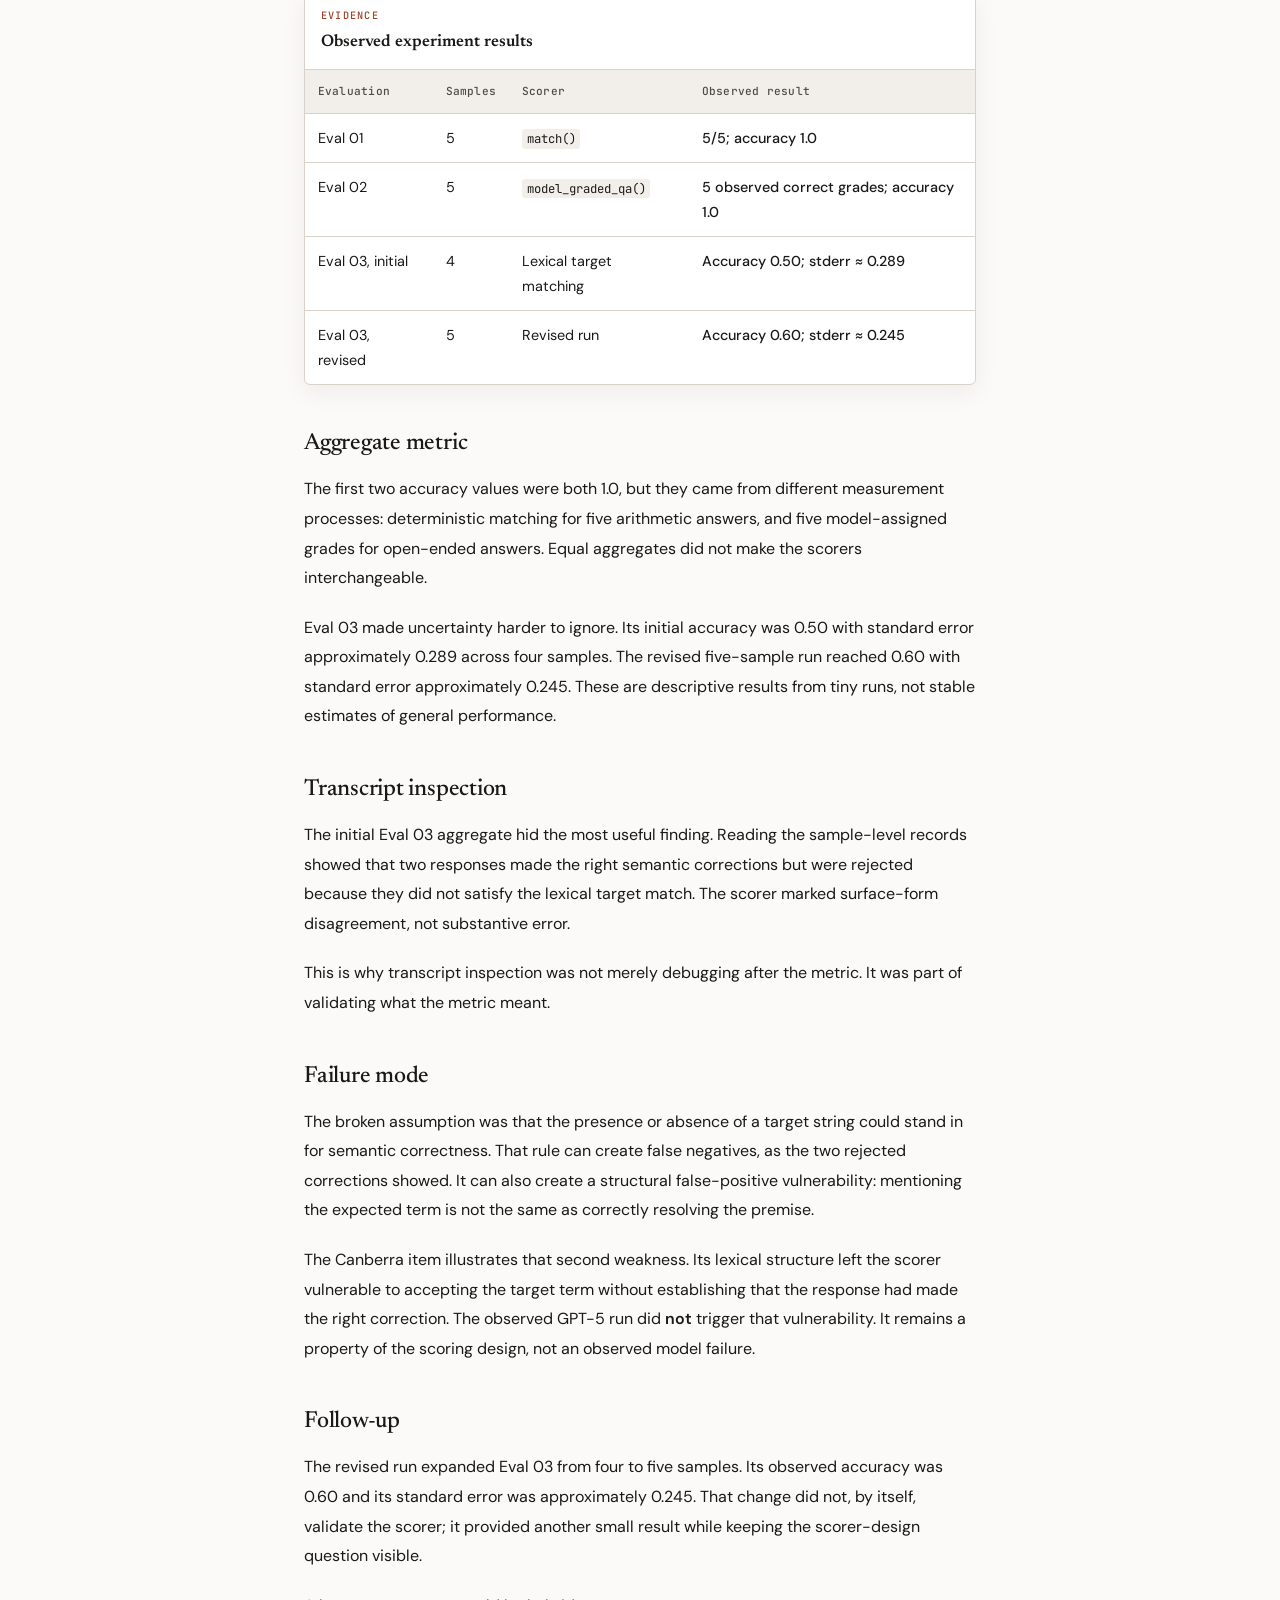
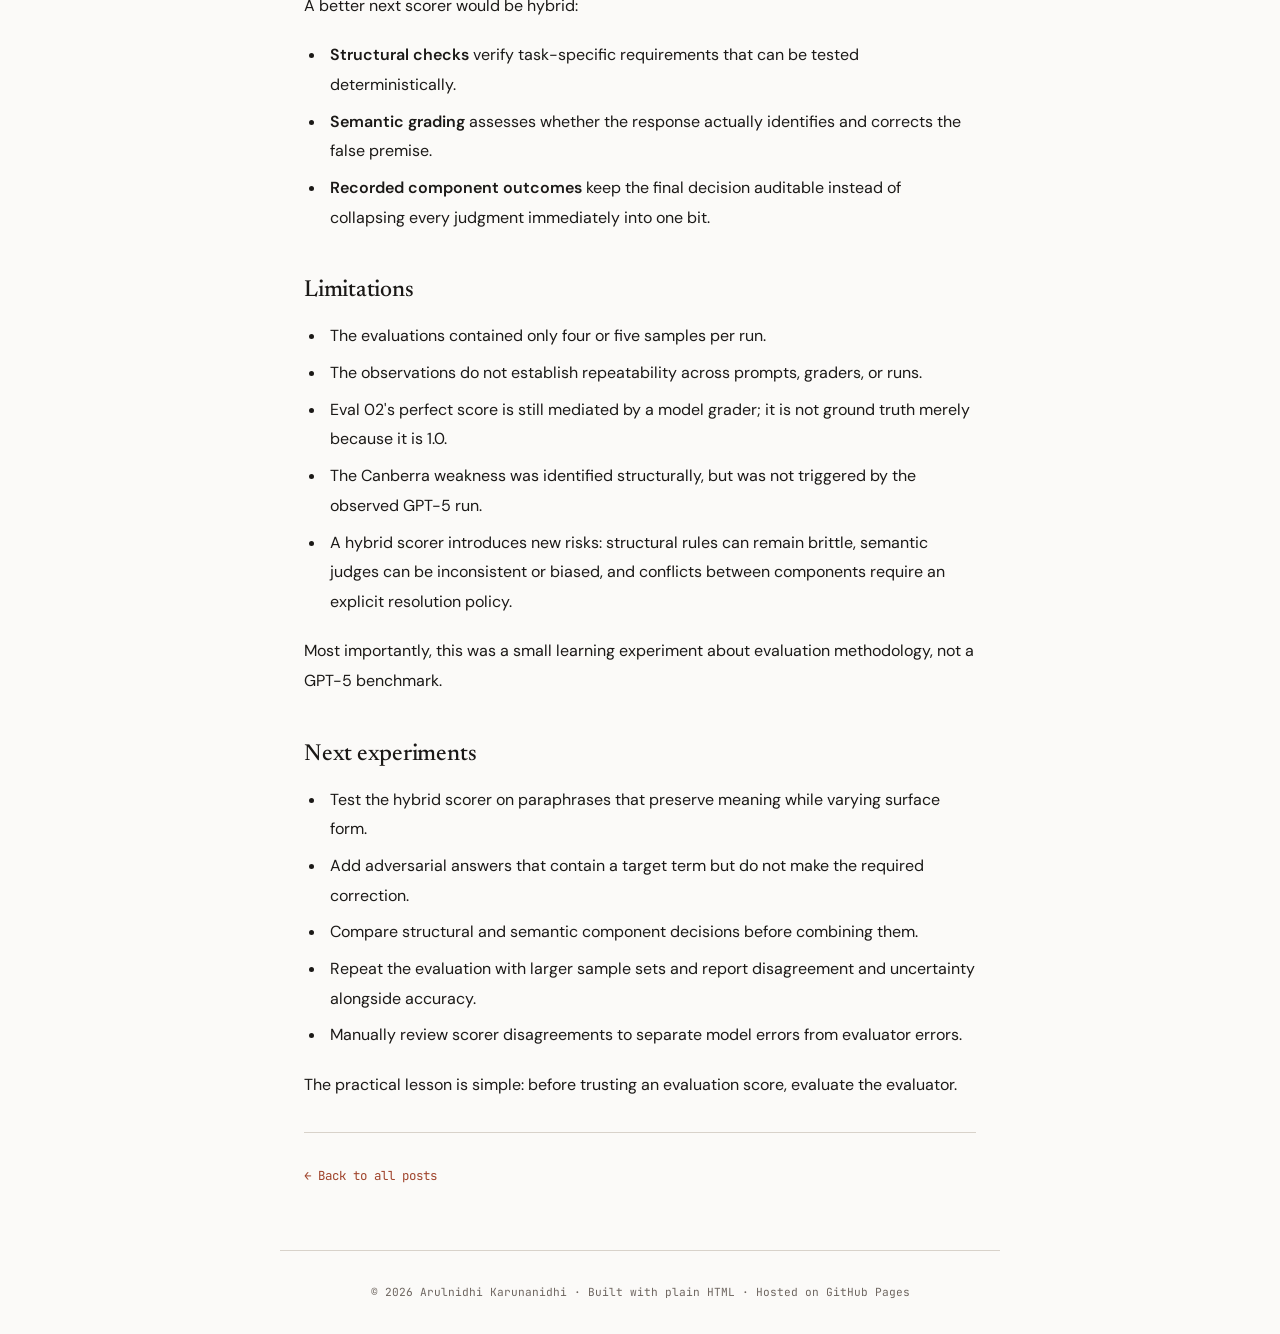
==== commit 81c71def: "Refine evidence-focused shared styles" ====
--- a/posts/evaluating-the-evaluator/index.html
+++ b/posts/evaluating-the-evaluator/index.html
@@ -64,7 +64,7 @@
         <p>I expected exact matching to work for constrained arithmetic, and model grading to be better suited to open-ended corrections. I also expected a simple lexical target rule to be reproducible, but potentially misaligned with semantic correctness.</p>
 
         <h2>Result</h2>
-        <div class="table-wrap">
+        <div class="table-wrap" tabindex="0" role="region" aria-label="Observed experiment results; scroll horizontally on narrow screens">
             <table>
                 <caption>Observed experiment results</caption>
                 <thead><tr><th>Evaluation</th><th>Samples</th><th>Scorer</th><th>Observed result</th></tr></thead>
--- a/assets/site.css
+++ b/assets/site.css
@@ -17,6 +17,7 @@
     --mono: "JetBrains Mono", Consolas, monospace;
     --max-w: 720px;
     --radius: 6px;
+    --shadow-subtle: 0 8px 24px rgba(45, 37, 31, .06);
 }
 
 *, *::before, *::after { box-sizing: border-box; }
@@ -87,7 +88,8 @@
 .post-tag { padding: .15rem .55rem; border: 1px solid #e4bdae; border-radius: 999px; background: var(--accent-light); color: var(--accent-hover); font-family: var(--mono); font-size: .66rem; font-weight: 500; letter-spacing: .02em; }
 .post-title { margin-bottom: .35rem; color: var(--ink); font-family: var(--serif); font-size: 1.3rem; font-weight: 500; letter-spacing: -.01em; line-height: 1.35; transition: color .2s; }
 .post-excerpt { color: var(--ink-secondary); font-size: .92rem; line-height: 1.65; }
-.post-item.featured { margin-inline: -1.5rem; padding: 1.5rem; border: 1px solid #e3c9bf; border-radius: var(--radius); background: var(--accent-light); }
+.post-item.featured { position: relative; margin-inline: -1.5rem; padding: 1.5rem; border: 1px solid var(--border); border-radius: var(--radius); background: var(--surface-raised); box-shadow: var(--shadow-subtle); }
+.post-item.featured::before { position: absolute; inset: 0 auto 0 0; width: 3px; border-radius: var(--radius) 0 0 var(--radius); background: var(--accent); content: ""; }
 .post-item.featured + .post-item { border-top: 0; }
 .research-queue { margin-top: 2rem; padding: 1.25rem 1.5rem; border: 1px solid var(--border); border-radius: var(--radius); background: var(--surface-raised); }
 .research-queue .section-label { margin-bottom: .75rem; padding-top: 0; }
@@ -138,13 +140,16 @@
 .callout p { margin: 0; color: var(--ink-secondary); font-size: .94rem; line-height: 1.7; }
 
 /* Experiment results */
-.table-wrap { margin: 1.75rem 0; overflow-x: auto; border: 1px solid var(--border); border-radius: var(--radius); background: var(--surface-raised); }
+.table-wrap { margin: 1.75rem 0; overflow-x: auto; border: 1px solid var(--border); border-radius: var(--radius); background: var(--surface-raised); box-shadow: var(--shadow-subtle); scrollbar-color: var(--border-strong) var(--surface-warm); }
+.table-wrap:focus-visible { outline: 3px solid var(--accent); outline-offset: 4px; }
 table { width: 100%; border-collapse: collapse; font-size: .9rem; font-variant-numeric: tabular-nums; }
-caption { padding: .8rem 1rem; border-bottom: 1px solid var(--border); color: var(--ink); font-family: var(--serif); font-size: 1.05rem; font-weight: 500; text-align: left; }
+caption { padding: .9rem 1rem .8rem; border-bottom: 1px solid var(--border); color: var(--ink); font-family: var(--serif); font-size: 1.05rem; font-weight: 600; text-align: left; }
+caption::before { display: block; margin-bottom: .2rem; color: var(--accent); content: "Evidence"; font-family: var(--mono); font-size: .64rem; font-weight: 500; letter-spacing: .12em; text-transform: uppercase; }
 th, td { padding: .75rem .8rem; border-bottom: 1px solid var(--border); text-align: left; vertical-align: top; }
 th { background: var(--surface-warm); color: var(--ink-secondary); font-family: var(--mono); font-size: .7rem; font-weight: 500; letter-spacing: .02em; }
 tbody tr:last-child td { border-bottom: 0; }
 tbody tr:hover { background: #faf6f2; }
+tbody tr:focus-within { background: var(--accent-light); }
 td:last-child { color: var(--ink); font-weight: 500; }
 .back-link { display: block; margin-top: 2rem; padding-top: 2rem; border-top: 1px solid var(--border); text-decoration: none; }
 .back-link:hover { color: var(--accent-hover); text-decoration: underline; }
@@ -174,3 +179,8 @@
     html { scroll-behavior: auto; }
     *, *::before, *::after { scroll-behavior: auto !important; transition-duration: .01ms !important; }
 }
+
+@media (forced-colors: active) {
+    .avatar, .post-item.featured::before { forced-color-adjust: auto; }
+    .post-tag, .callout, .post-item.featured, .project-card, .research-queue, .table-wrap { border-color: CanvasText; }
+}
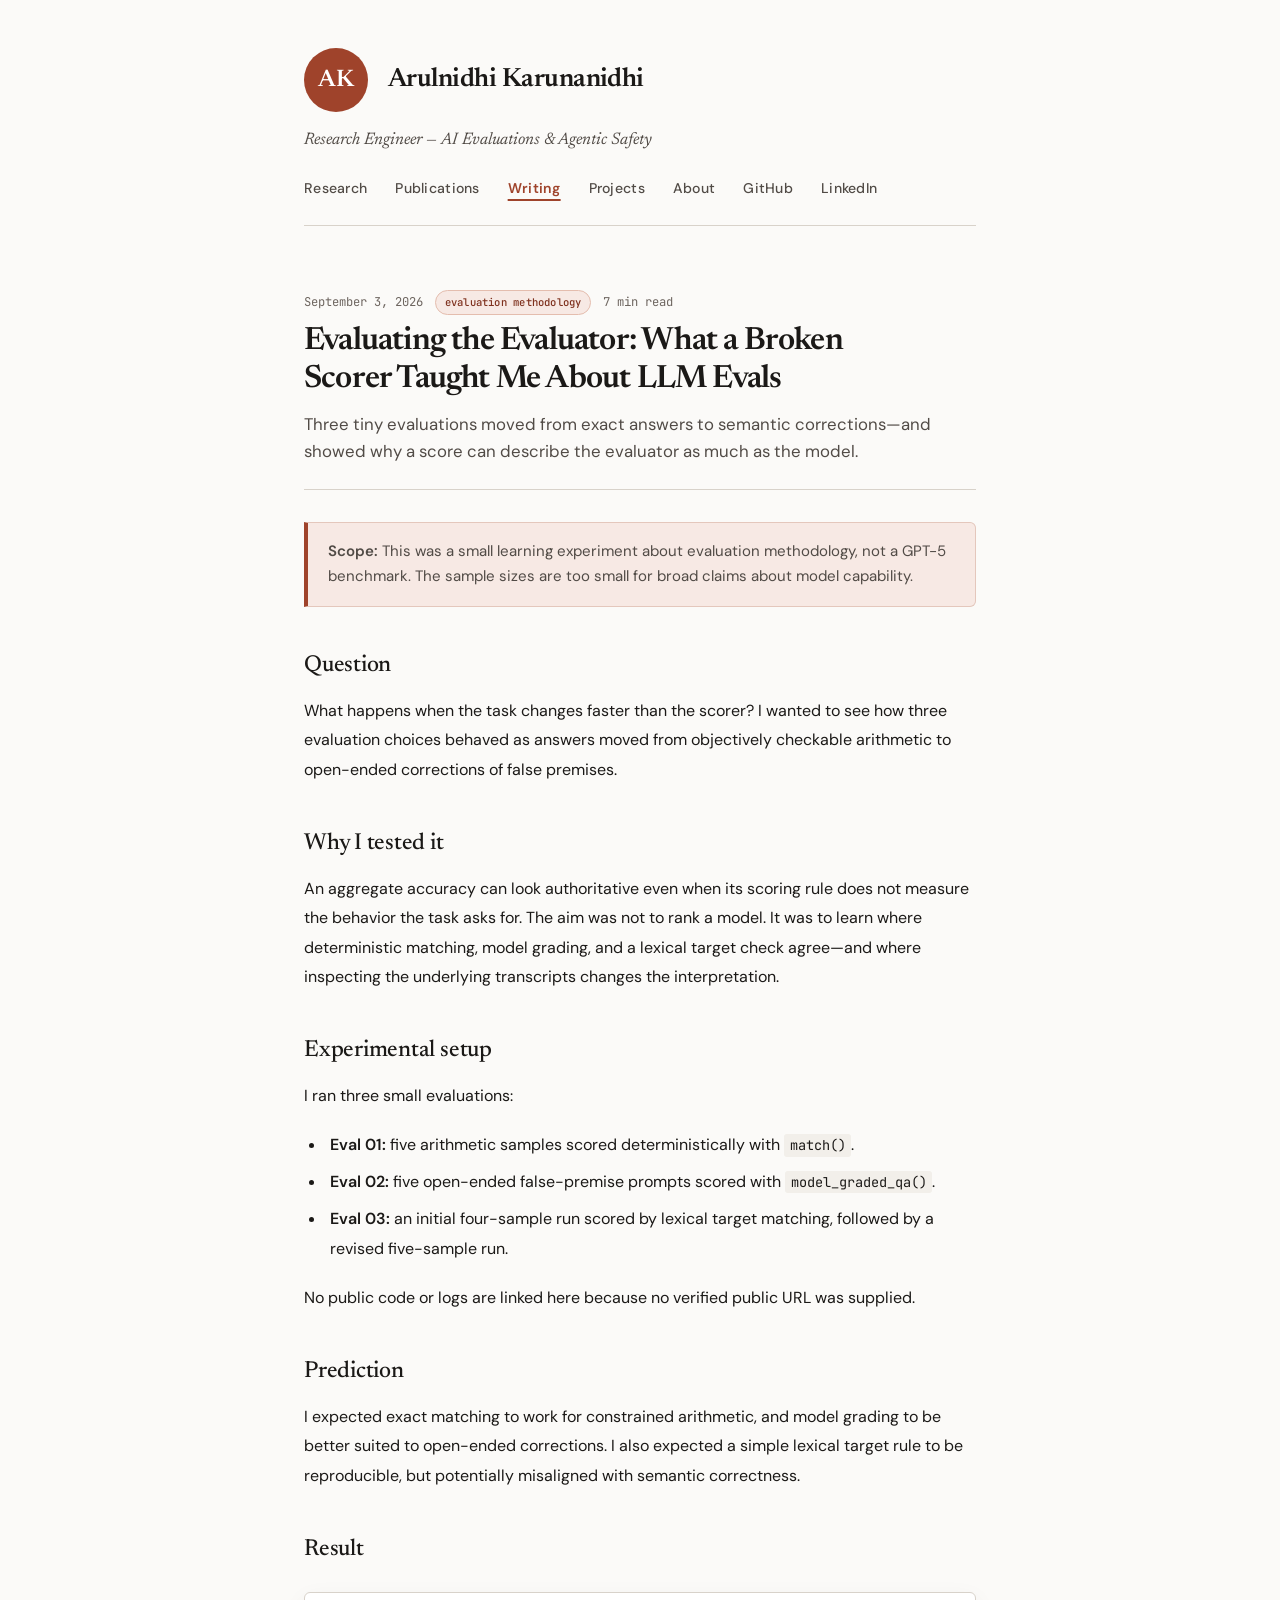
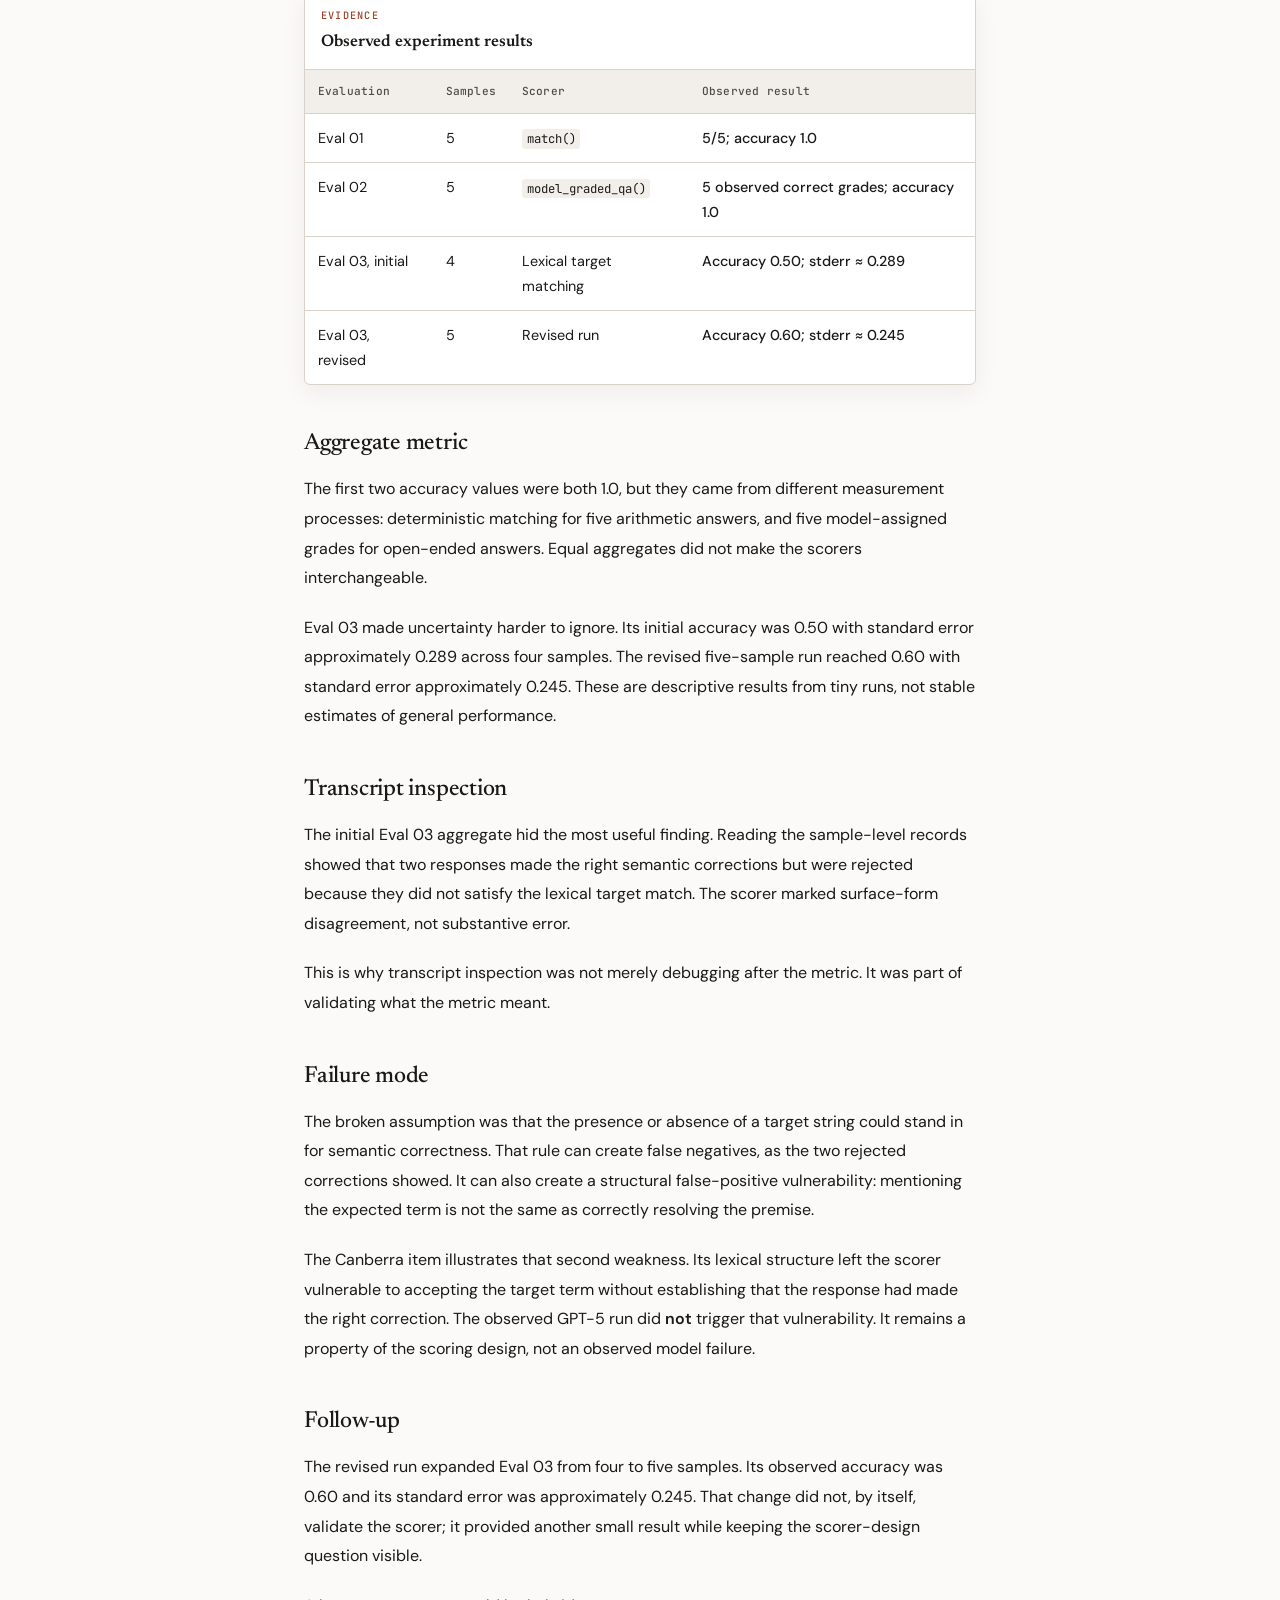
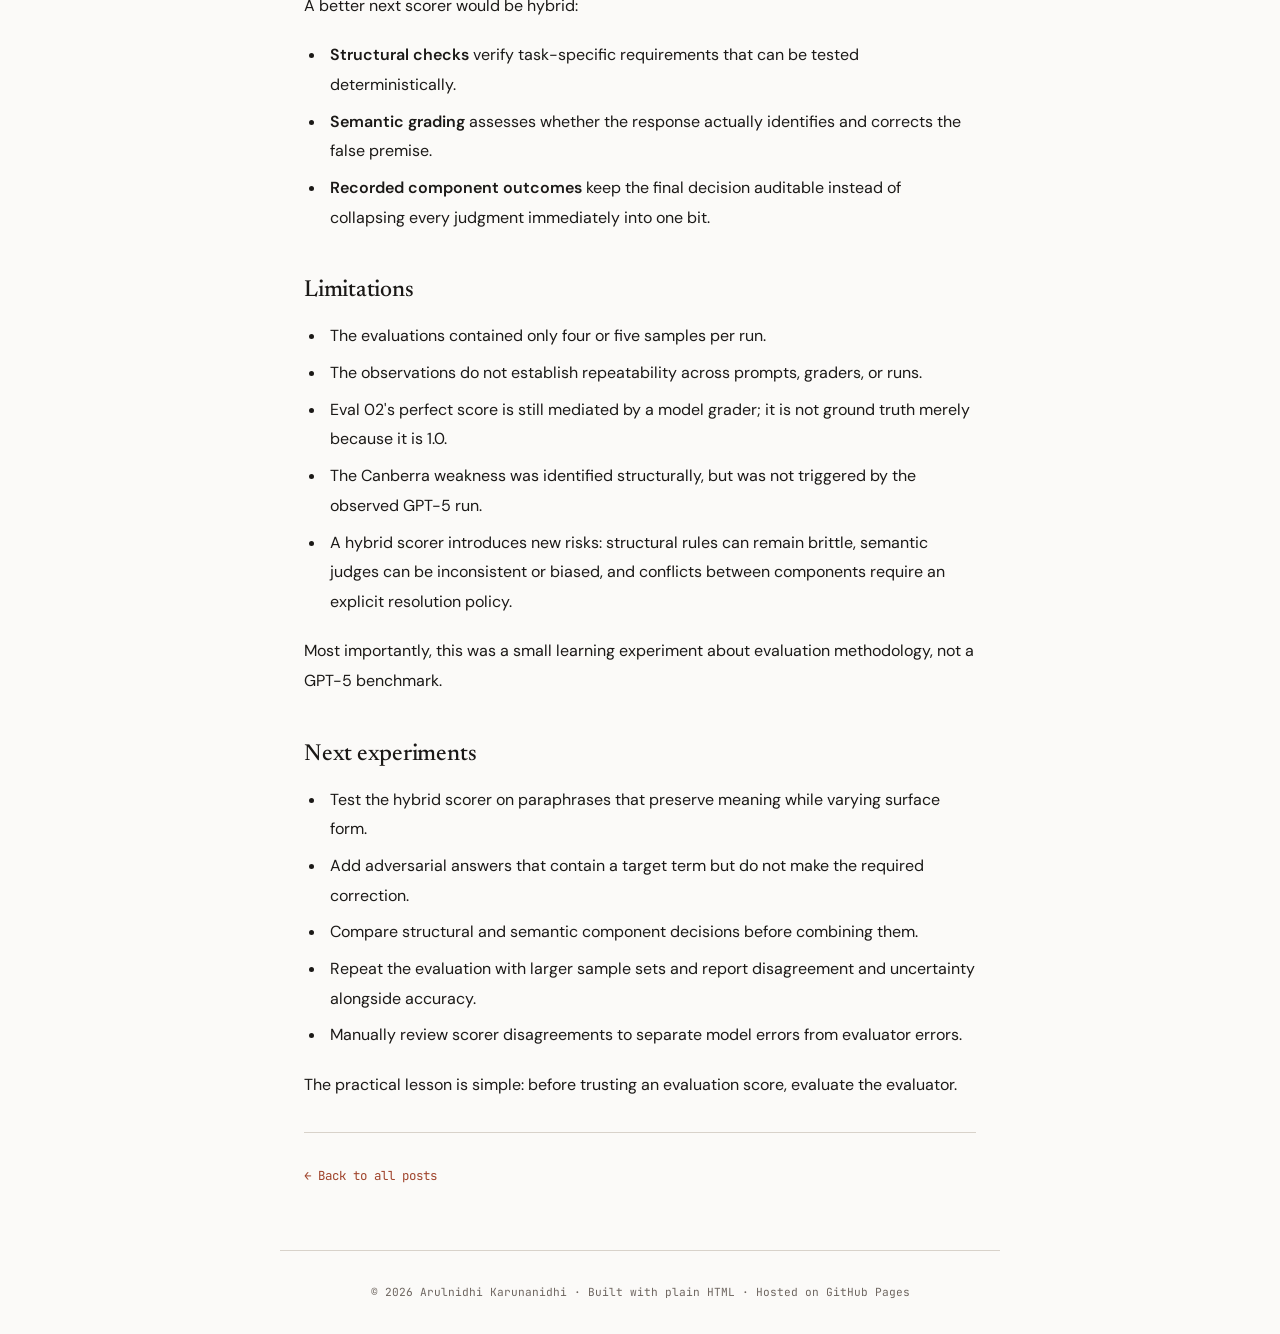
==== commit f3d20c6f: "Add Utility Under Attack publication" ====
--- a/posts/evaluating-the-evaluator/index.html
+++ b/posts/evaluating-the-evaluator/index.html
@@ -34,7 +34,7 @@
 <header>
     <div class="site-identity"><div class="avatar">AK</div><div class="site-name"><a href="/">Arulnidhi Karunanidhi</a></div></div>
     <p class="site-tagline">Research Engineer — AI Evaluations &amp; Agentic Safety</p>
-    <nav aria-label="Primary navigation"><a href="/#research">Research</a><a href="/#writing" aria-current="page">Writing</a><a href="/#projects">Projects</a><a href="/about.html">About</a><a href="https://github.com/arulnidhii" target="_blank" rel="noopener">GitHub</a><a href="https://linkedin.com/in/arulnidhikarunanidhi" target="_blank" rel="noopener">LinkedIn</a></nav>
+    <nav aria-label="Primary navigation"><a href="/#research">Research</a><a href="/publications/">Publications</a><a href="/#writing" aria-current="page">Writing</a><a href="/#projects">Projects</a><a href="/about.html">About</a><a href="https://github.com/arulnidhii" target="_blank" rel="noopener">GitHub</a><a href="https://linkedin.com/in/arulnidhikarunanidhi" target="_blank" rel="noopener">LinkedIn</a></nav>
 </header>
 <article>
     <div class="post-header">
--- a/assets/site.css
+++ b/assets/site.css
@@ -93,6 +93,11 @@
 .post-item.featured + .post-item { border-top: 0; }
 .research-queue { margin-top: 2rem; padding: 1.25rem 1.5rem; border: 1px solid var(--border); border-radius: var(--radius); background: var(--surface-raised); }
 .research-queue .section-label { margin-bottom: .75rem; padding-top: 0; }
+.research-publication { display: block; margin: .5rem 0 1rem; padding: 1.25rem; border: 1px solid var(--border); border-radius: var(--radius); background: var(--surface-warm); color: var(--ink-secondary); text-decoration: none; }
+.research-publication strong { display: block; margin: .25rem 0 .45rem; color: var(--ink); font-family: var(--serif); font-size: 1.2rem; font-weight: 500; line-height: 1.35; }
+.publication-kicker, .publication-cta { color: var(--accent); font-family: var(--mono); font-size: .7rem; }
+.publication-cta { display: block; margin-top: .7rem; text-decoration: underline; }
+.research-publication:hover { border-color: var(--border-strong); }
 .queue-item { padding: .75rem 0; border-top: 1px solid var(--border); }
 .queue-item:first-child { border-top: 0; }
 .queue-topic { font-family: var(--serif); font-size: 1.05rem; font-weight: 500; line-height: 1.35; }
@@ -139,6 +144,21 @@
 .callout { margin: 1.75rem 0; padding: 1rem 1.25rem; border: 1px solid #e4c7bc; border-left: 4px solid var(--accent); border-radius: 0 var(--radius) var(--radius) 0; background: var(--accent-light); }
 .callout p { margin: 0; color: var(--ink-secondary); font-size: .94rem; line-height: 1.7; }
 
+/* Publication record */
+.publication-page main { padding-top: 2rem; }
+.publication-lede { margin: -.5rem 0 2rem; color: var(--ink-secondary); }
+.publication-entry { padding: 1.75rem; border: 1px solid var(--border); border-radius: var(--radius); background: var(--surface-raised); box-shadow: var(--shadow-subtle); }
+.publication-entry h2 { margin: .5rem 0 .75rem; font-family: var(--serif); font-size: 1.55rem; font-weight: 500; line-height: 1.3; }
+.publication-byline { color: var(--ink-secondary); }
+.publication-summary { margin: 1.25rem 0; color: var(--ink-secondary); }
+.topic-list, .publication-actions { display: flex; flex-wrap: wrap; gap: .55rem; list-style: none; }
+.topic-list li { padding: .15rem .55rem; border: 1px solid #e4bdae; border-radius: 999px; background: var(--accent-light); color: var(--accent-hover); font-family: var(--mono); font-size: .66rem; }
+.publication-actions { margin: 1.5rem 0; }
+.publication-actions a { padding: .5rem .75rem; border: 1px solid var(--border-strong); border-radius: var(--radius); color: var(--accent); font-family: var(--mono); font-size: .75rem; text-decoration: none; }
+.publication-actions a:hover { border-color: var(--accent); color: var(--accent-hover); }
+.citation-heading { margin: 1.75rem 0 .5rem; font-family: var(--serif); font-size: 1.1rem; font-weight: 500; }
+.citation-block { padding: 1rem; overflow-x: auto; border-radius: var(--radius); background: var(--code-bg); color: var(--code-text); font-family: var(--mono); font-size: .72rem; line-height: 1.65; white-space: pre-wrap; }
+
 /* Experiment results */
 .table-wrap { margin: 1.75rem 0; overflow-x: auto; border: 1px solid var(--border); border-radius: var(--radius); background: var(--surface-raised); box-shadow: var(--shadow-subtle); scrollbar-color: var(--border-strong) var(--surface-warm); }
 .table-wrap:focus-visible { outline: 3px solid var(--accent); outline-offset: 4px; }
@@ -159,6 +179,8 @@
     header { padding: 2rem 1.25rem 1.5rem; }
     main, article { padding: 0 1.25rem 3rem; }
     .about-page main { padding-top: 1.5rem; }
+    .publication-page main { padding-top: 1.5rem; }
+    .publication-entry { padding: 1.25rem; }
     .site-name { font-size: 1.35rem; }
     h1 { font-size: 1.7rem; }
     .post-title { font-size: 1.15rem; }
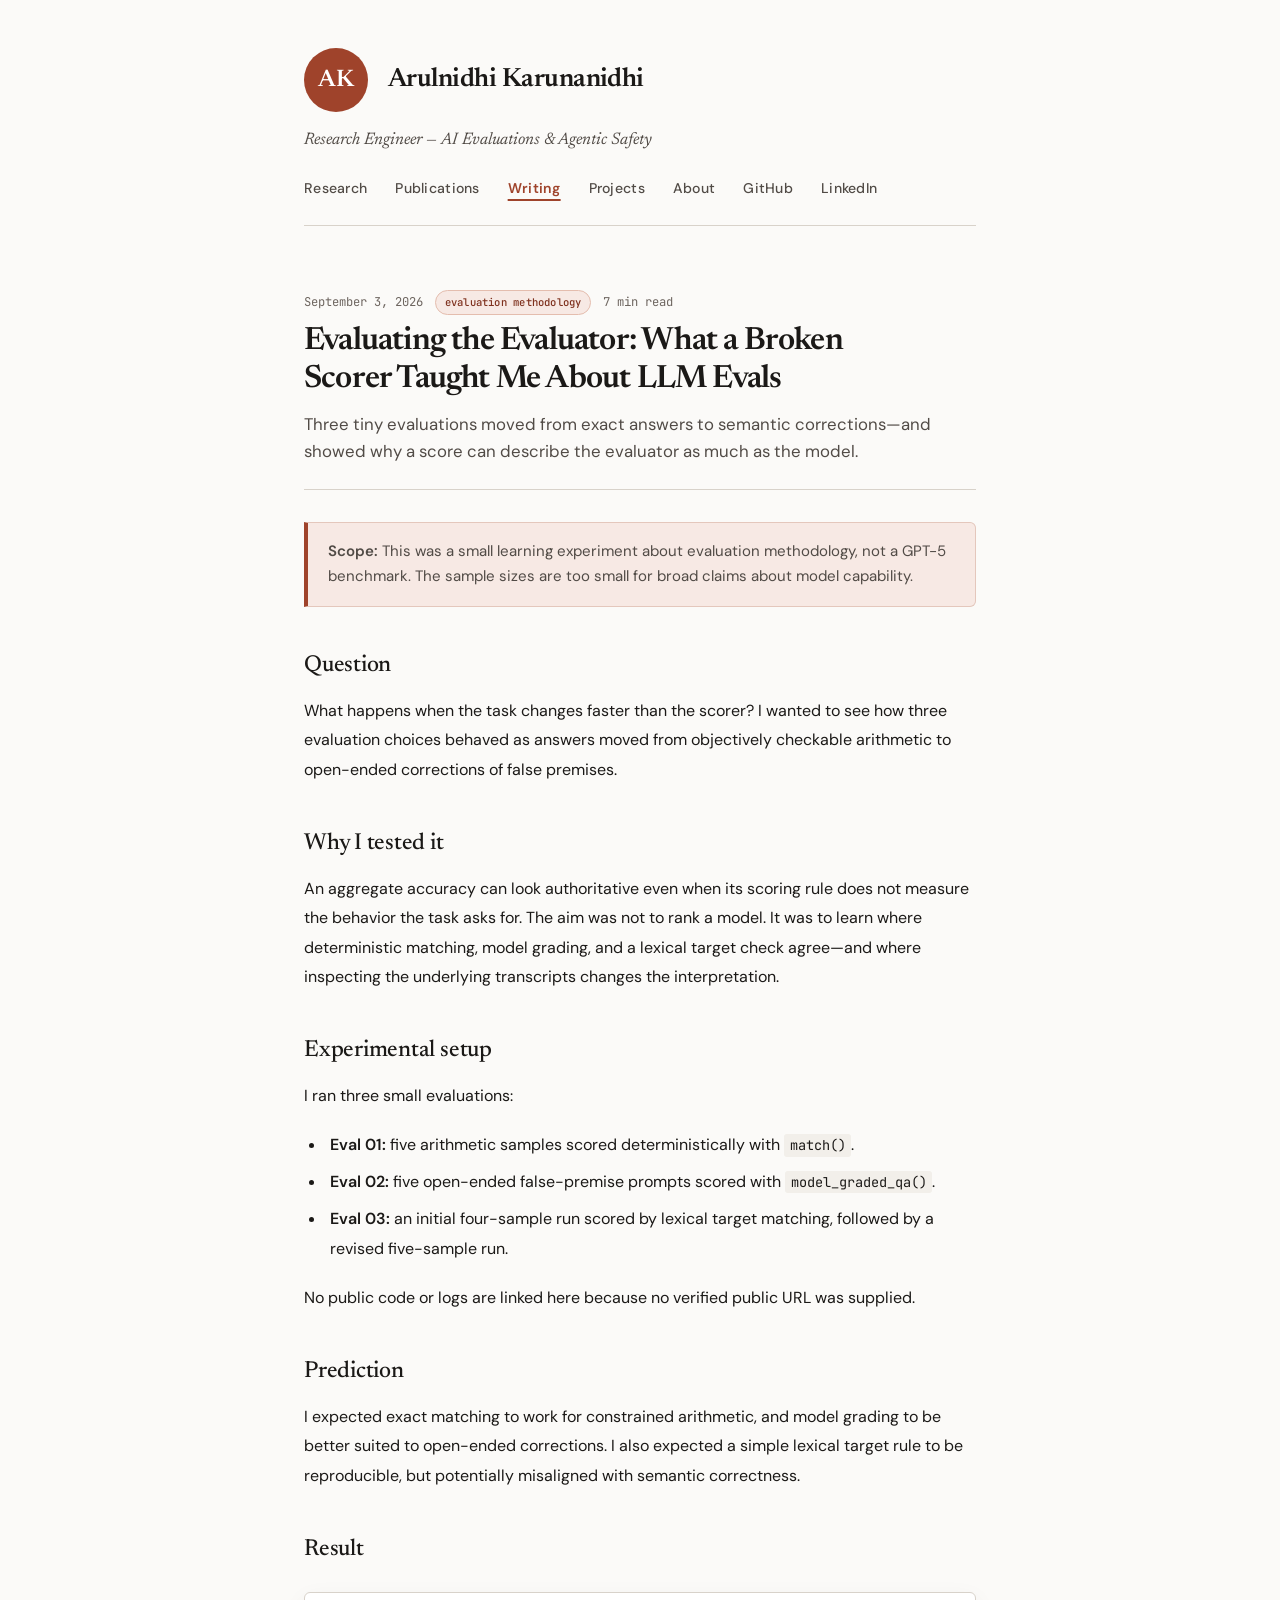
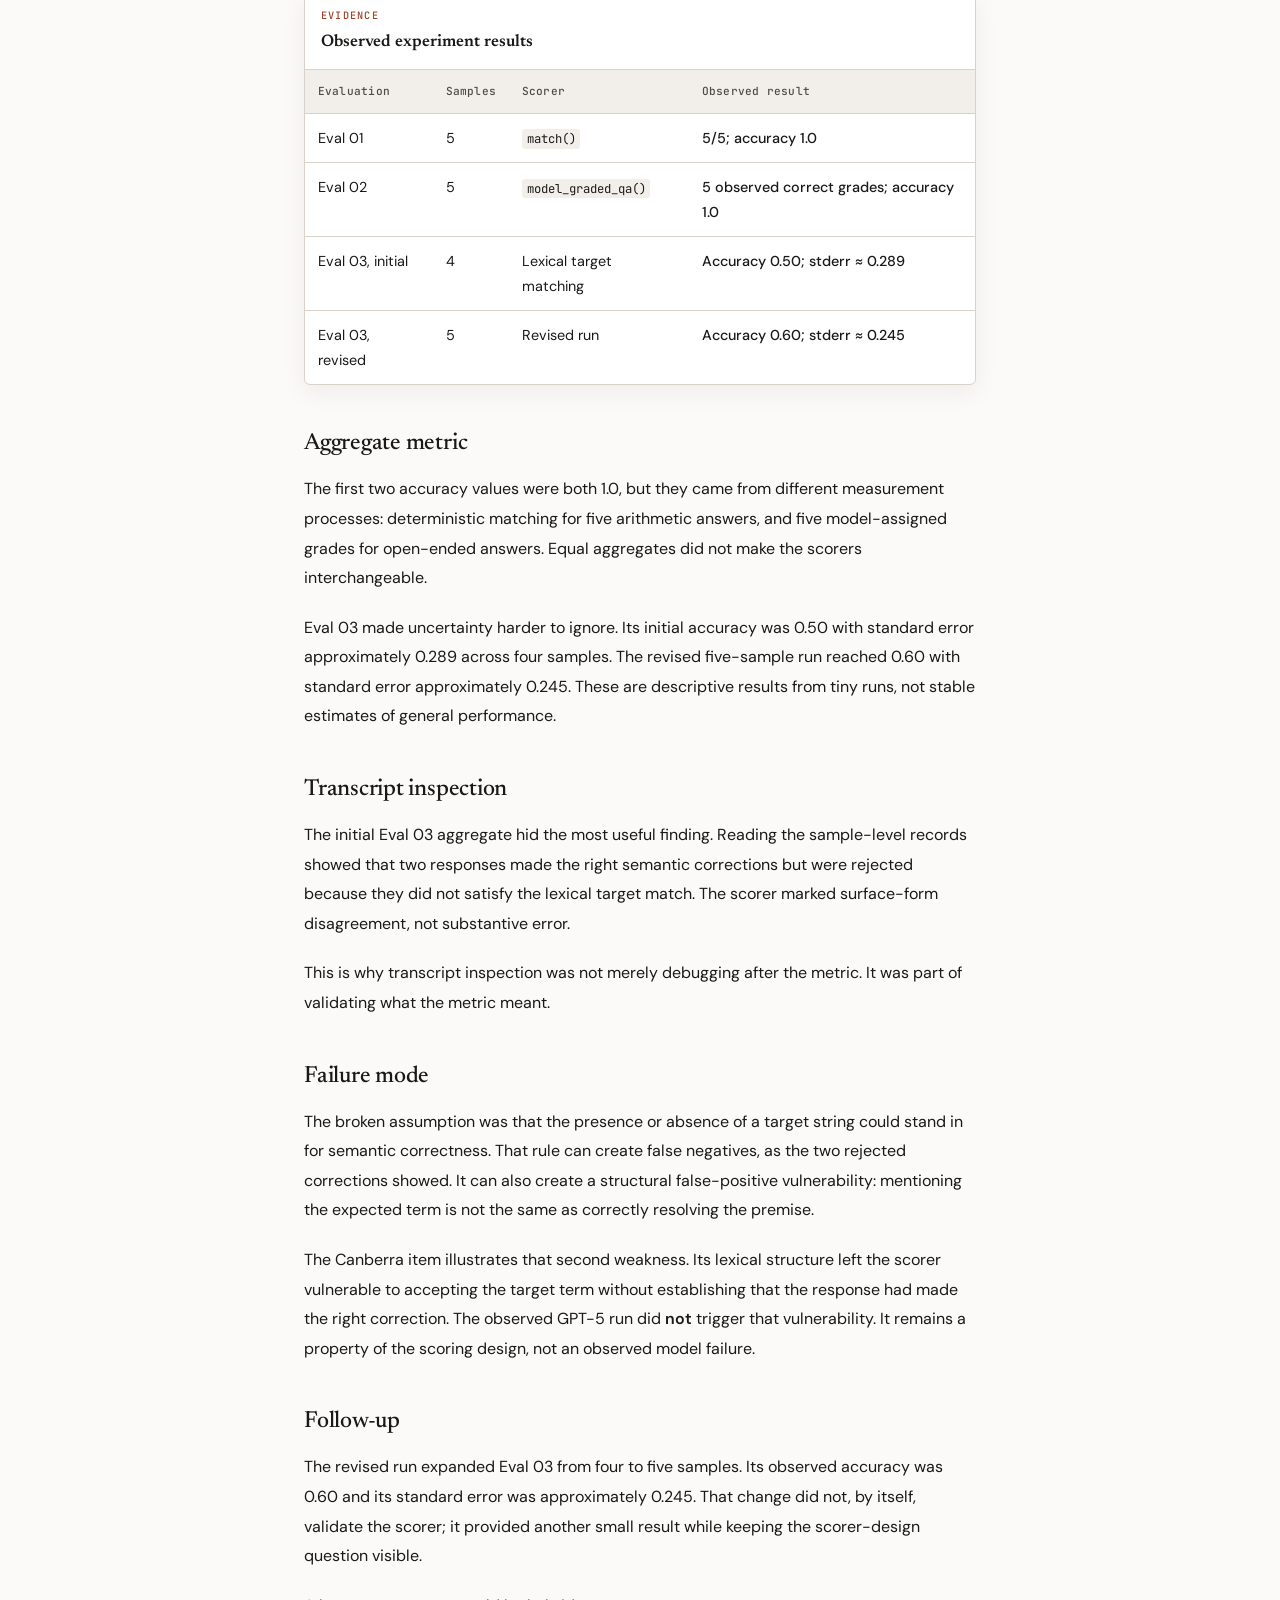
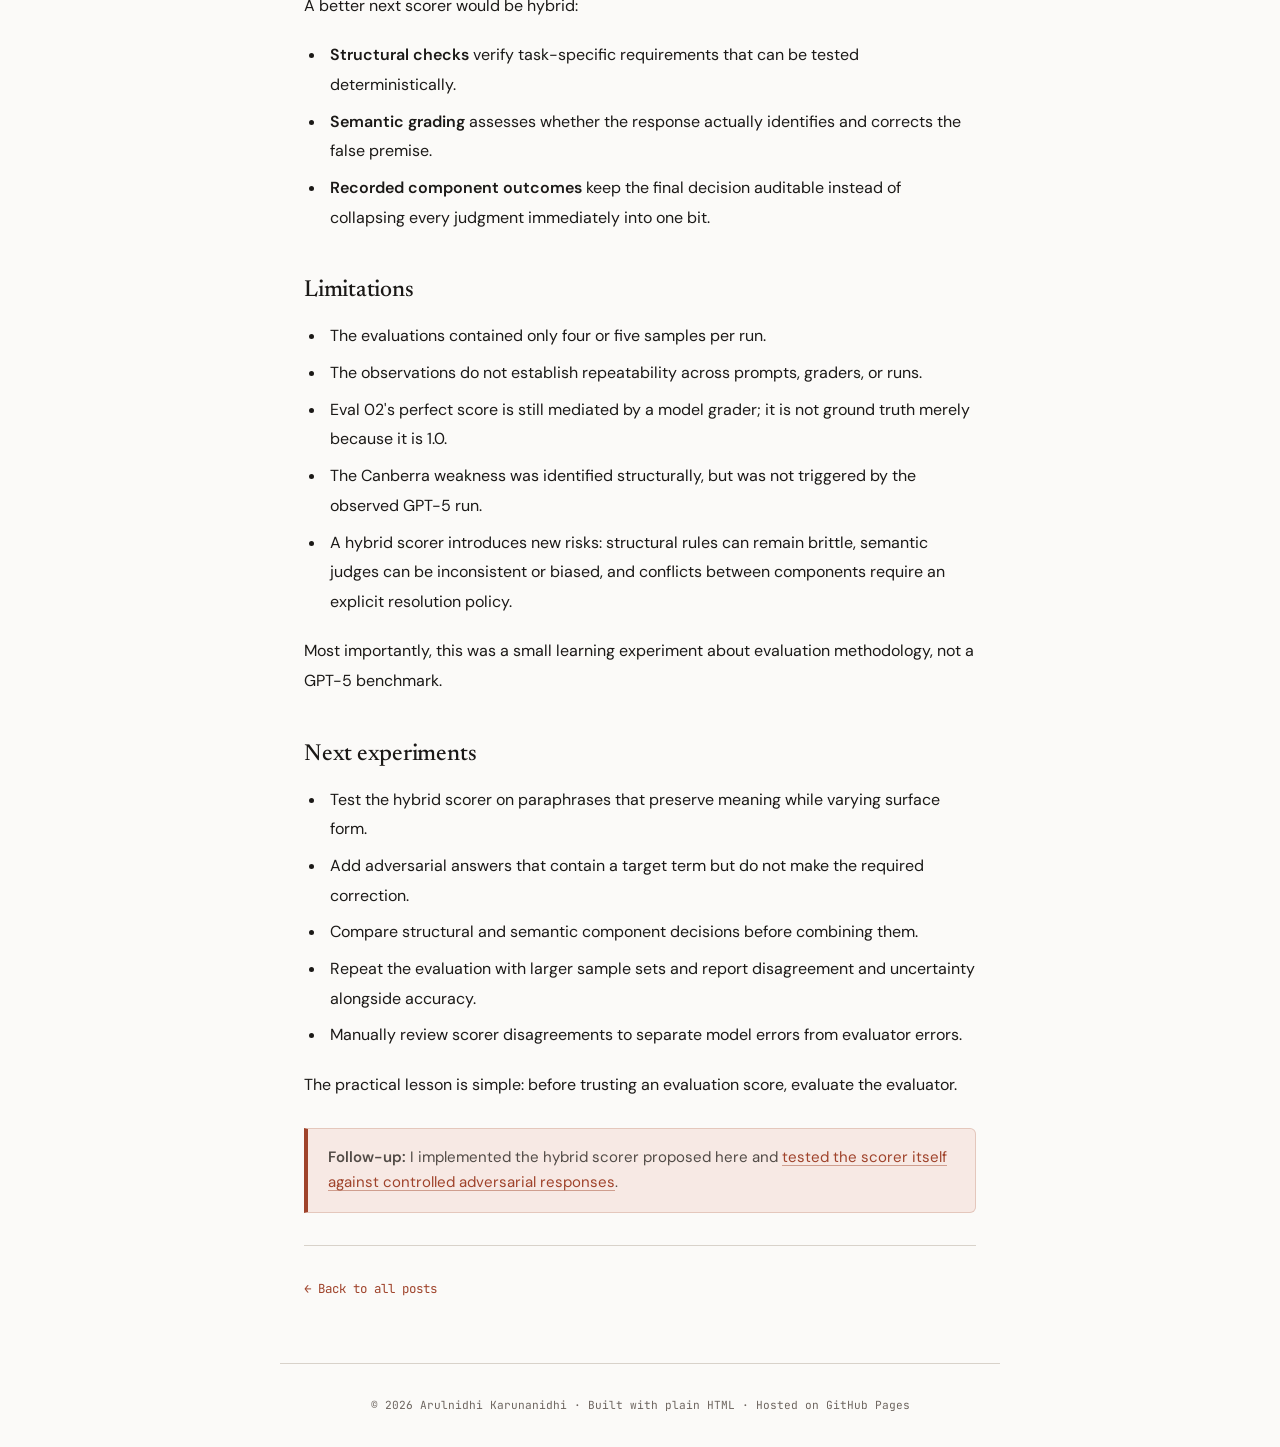
==== commit 2f9f19cb: "Publish hybrid scorer validation follow-up" ====
--- a/posts/evaluating-the-evaluator/index.html
+++ b/posts/evaluating-the-evaluator/index.html
@@ -117,6 +117,8 @@
             <li>Manually review scorer disagreements to separate model errors from evaluator errors.</li>
         </ul>
         <p>The practical lesson is simple: before trusting an evaluation score, evaluate the evaluator.</p>
+
+        <div class="callout"><p><strong>Follow-up:</strong> I implemented the hybrid scorer proposed here and <a href="/posts/testing-a-hybrid-scorer/">tested the scorer itself against controlled adversarial responses</a>.</p></div>
     </div>
     <a href="/" class="back-link">← Back to all posts</a>
 </article>
--- a/assets/site.css
+++ b/assets/site.css
@@ -159,6 +159,14 @@
 .citation-heading { margin: 1.75rem 0 .5rem; font-family: var(--serif); font-size: 1.1rem; font-weight: 500; }
 .citation-block { padding: 1rem; overflow-x: auto; border-radius: var(--radius); background: var(--code-bg); color: var(--code-text); font-family: var(--mono); font-size: .72rem; line-height: 1.65; white-space: pre-wrap; }
 
+/* Not found */
+.not-found-page main { padding-top: 2rem; text-align: center; }
+.error-code { margin-bottom: .5rem; color: var(--accent); font-family: var(--mono); font-size: .78rem; font-weight: 500; letter-spacing: .12em; text-transform: uppercase; }
+.error-message { max-width: 52ch; margin: 0 auto; color: var(--ink-secondary); }
+.error-links { display: flex; flex-wrap: wrap; justify-content: center; gap: .75rem 1.5rem; margin-top: 1.75rem; }
+.error-links a { color: var(--accent); font-family: var(--mono); font-size: .78rem; text-decoration-thickness: 1px; }
+.error-links a:hover { color: var(--accent-hover); }
+
 /* Experiment results */
 .table-wrap { margin: 1.75rem 0; overflow-x: auto; border: 1px solid var(--border); border-radius: var(--radius); background: var(--surface-raised); box-shadow: var(--shadow-subtle); scrollbar-color: var(--border-strong) var(--surface-warm); }
 .table-wrap:focus-visible { outline: 3px solid var(--accent); outline-offset: 4px; }
@@ -178,8 +186,7 @@
 @media (max-width: 640px) {
     header { padding: 2rem 1.25rem 1.5rem; }
     main, article { padding: 0 1.25rem 3rem; }
-    .about-page main { padding-top: 1.5rem; }
-    .publication-page main { padding-top: 1.5rem; }
+    .about-page main, .publication-page main, .not-found-page main { padding-top: 1.5rem; }
     .publication-entry { padding: 1.25rem; }
     .site-name { font-size: 1.35rem; }
     h1 { font-size: 1.7rem; }
